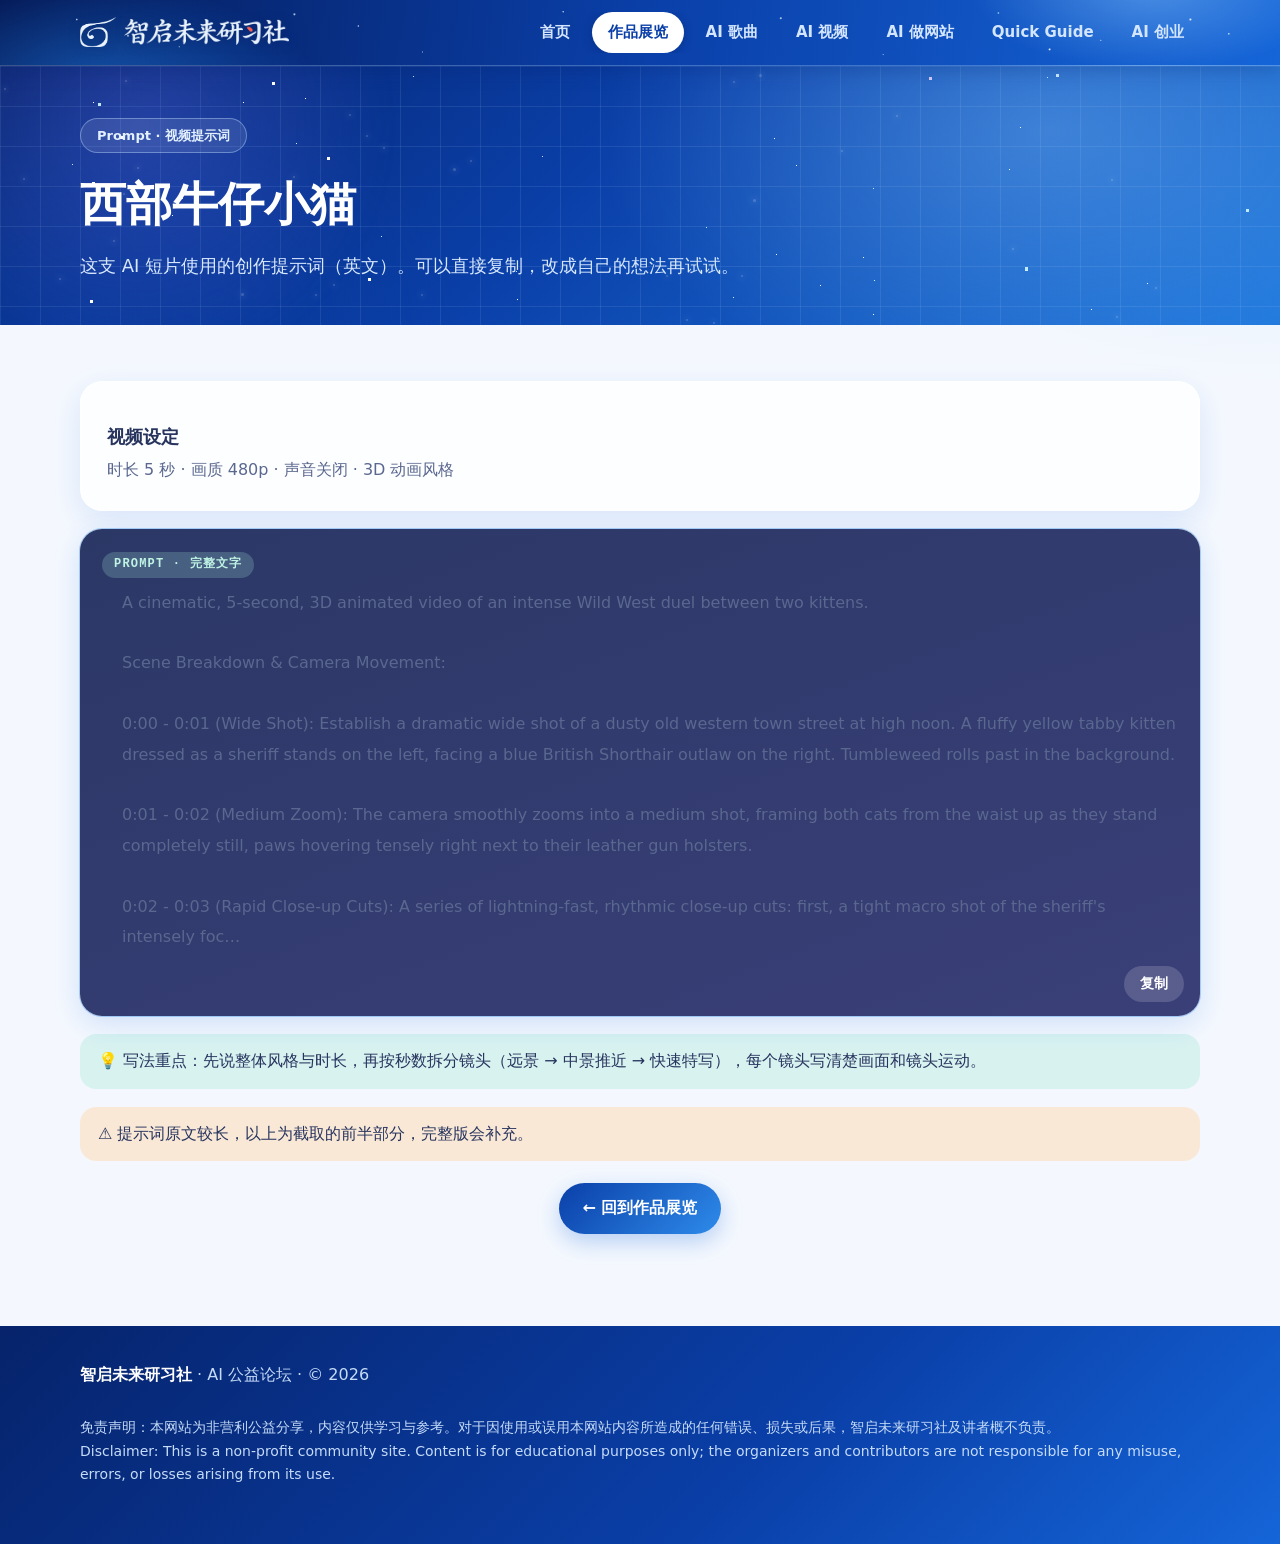
==== cat-prompt.html @ 2efc2908 "Header: small spiral mark + larger name text; hero: prominent name with smaller tagline Co-Authored-" ====
<!doctype html>
<html lang="zh-Hans">
<head>
<meta charset="utf-8">
<meta name="viewport" content="width=device-width,initial-scale=1">
<title>西部牛仔小猫 · 提示词 · 智启未来研习社</title>
<meta name="description" content="西部牛仔小猫 AI 视频的创作提示词（Prompt）。">
<meta name="theme-color" content="#F3F8FF">
<link rel="icon" type="image/png" href="/media/logo-mark.png"><link rel="apple-touch-icon" href="/media/logo-mark.png">
<link rel="stylesheet" href="/assets/style.css">
<script>window.va=window.va||function(){(window.vaq=window.vaq||[]).push(arguments)};</script>
<script defer src="/_vercel/insights/script.js"></script>
</head>
<body>
<header class="site-header"><div class="wrap"><a class="brand" href="/"><img class="brand-mark" src="/media/logo-mark-light.png" alt="" width="218" height="181"><img class="brand-text" src="/media/logo-text-light.png" alt="智启未来研习社" width="788" height="124"></a><nav aria-label="主导航"><a href="/">首页</a><a href="/gallery" aria-current="page">作品展览</a><a href="/songs">AI 歌曲</a><a href="/videos">AI 视频</a><a href="/website">AI 做网站</a><a href="/guide">Quick Guide</a><a href="/startup">AI 创业</a></nav></div></header>

<main>
<div class="page-head"><div class="wrap">
  <span class="pill pink">Prompt · 视频提示词</span>
  <h1>西部牛仔小猫</h1>
  <p>这支 AI 短片使用的创作提示词（英文）。可以直接复制，改成自己的想法再试试。</p>
</div></div>
<section><div class="wrap">
  <div class="card" style="margin-bottom:18px"><h3>视频设定</h3><p class="meta-line">时长 5 秒 · 画质 480p · 声音关闭 · 3D 动画风格</p></div>
  <div class="prompt big"><span class="lab">PROMPT · 完整文字</span><p class="pl">A cinematic, 5-second, 3D animated video of an intense Wild West duel between two kittens.

Scene Breakdown &amp; Camera Movement:

0:00 - 0:01 (Wide Shot): Establish a dramatic wide shot of a dusty old western town street at high noon. A fluffy yellow tabby kitten dressed as a sheriff stands on the left, facing a blue British Shorthair outlaw on the right. Tumbleweed rolls past in the background.

0:01 - 0:02 (Medium Zoom): The camera smoothly zooms into a medium shot, framing both cats from the waist up as they stand completely still, paws hovering tensely right next to their leather gun holsters.

0:02 - 0:03 (Rapid Close-up Cuts): A series of lightning-fast, rhythmic close-up cuts: first, a tight macro shot of the sheriff&#x27;s intensely foc…</p><button class="copy" type="button">复制</button></div>
  <div class="tip">💡 写法重点：先说整体风格与时长，再按秒数拆分镜头（远景 → 中景推近 → 快速特写），每个镜头写清楚画面和镜头运动。</div>
  <div class="tip warn">⚠️ 提示词原文较长，以上为截取的前半部分，完整版会补充。</div>
  <p style="margin-top:22px;text-align:center"><a class="btn solid" href="/gallery">← 回到作品展览</a></p>
</div></section>
</main>

<footer><div class="wrap"><div><strong data-site-name>智启未来研习社</strong> · AI 公益论坛 · © <span data-year>2026</span></div><p class="disc">免责声明：本网站为非营利公益分享，内容仅供学习与参考。对于因使用或误用本网站内容所造成的任何错误、损失或后果，智启未来研习社及讲者概不负责。<br>Disclaimer: This is a non-profit community site. Content is for educational purposes only; the organizers and contributors are not responsible for any misuse, errors, or losses arising from its use.</p></div></footer>

<script src="/data/site.js"></script>
<script src="/data/works.js"></script>
<script src="/assets/app.js"></script>
</body>
</html>
---- assets/style.css ----
:root{
  --ink:#27345E; --ink2:#5A678F; --bg:#F3F8FF; --card:rgba(255,255,255,.78);
  --sky:#8CC8FF; --sky-d:#3F82D9; --pink:#FFB7D5; --pink-d:#D9628F; --lav:#C5B8FF; --lav-d:#7F6FE0; --mint:#A8E8D8; --mint-d:#2E9F8A; --peach:#FFD9B0;
  --line:rgba(120,160,230,.28);
  --radius:22px; --shadow:0 10px 30px rgba(110,150,225,.16);
  --glow:0 0 0 1px rgba(140,200,255,.45),0 8px 28px rgba(150,170,255,.22);
  --font:"PingFang SC","Microsoft YaHei","Noto Sans SC","Noto Sans CJK SC",system-ui,-apple-system,"Segoe UI",Roboto,sans-serif;
  --mono:ui-monospace,"SF Mono","Cascadia Code",Menlo,Consolas,monospace;
}
*{box-sizing:border-box}
html{scroll-behavior:smooth}
body{
  margin:0;font-family:var(--font);color:var(--ink);line-height:1.65;-webkit-text-size-adjust:100%;
  background:
    radial-gradient(900px 520px at 8% -5%,rgba(140,200,255,.38),transparent 60%),
    radial-gradient(820px 520px at 100% 8%,rgba(255,183,213,.34),transparent 60%),
    radial-gradient(900px 600px at 50% 105%,rgba(197,184,255,.28),transparent 60%),
    var(--bg);
  background-attachment:fixed;
}
a{color:var(--sky-d);text-decoration:none}
a:hover{text-decoration:underline}
img{max-width:100%;display:block}
.wrap{width:min(1120px,100% - 40px);margin-inline:auto}
.mono{font-family:var(--mono);letter-spacing:.08em}

/* header */
.site-header{position:sticky;top:0;z-index:20;background:rgba(243,248,255,.78);backdrop-filter:blur(14px);border-bottom:1px solid var(--line)}
.site-header .wrap{display:flex;align-items:center;justify-content:space-between;gap:16px;padding:12px 0}
.brand{display:flex;align-items:center;gap:10px;font-weight:800;font-size:18px;color:var(--ink)}
.brand:hover{text-decoration:none}
.logo{width:38px;height:38px;border-radius:13px;background:linear-gradient(135deg,var(--sky),var(--pink));display:grid;place-items:center;color:#fff;font-size:19px;box-shadow:var(--glow)}
nav{display:flex;gap:6px;flex-wrap:wrap}
nav a{padding:8px 16px;border-radius:999px;color:var(--ink2);font-weight:700;font-size:15px}
nav a:hover{background:rgba(255,255,255,.8);text-decoration:none}
nav a[aria-current="page"]{background:linear-gradient(135deg,var(--sky),var(--lav));color:#1d2a55}

/* hero */
.hero{position:relative;overflow:hidden;border-bottom:1px solid var(--line)}
.hero::before{content:"";position:absolute;inset:0;pointer-events:none;
  background-image:linear-gradient(var(--line) 1px,transparent 1px),linear-gradient(90deg,var(--line) 1px,transparent 1px);
  background-size:44px 44px;mask-image:radial-gradient(ellipse at 70% 40%,#000 0%,transparent 70%);-webkit-mask-image:radial-gradient(ellipse at 70% 40%,#000 0%,transparent 70%);opacity:.7}
.hero .wrap{position:relative;display:grid;grid-template-columns:1.15fr .85fr;gap:32px;align-items:center;padding:72px 0 80px}
.pill{display:inline-block;padding:6px 16px;border-radius:999px;font-weight:700;font-size:13px;background:rgba(255,255,255,.85);color:var(--sky-d);border:1px solid var(--line)}
.pill.pink{color:var(--pink-d)}
.hero h1{font-size:clamp(38px,6vw,64px);line-height:1.12;margin:18px 0 14px;font-weight:800}
.hero h1 .grad{background:linear-gradient(90deg,var(--sky-d),var(--lav-d) 55%,var(--pink-d));-webkit-background-clip:text;background-clip:text;color:transparent}
.nb{display:inline-block;white-space:nowrap}
.hero p{font-size:clamp(16px,2vw,20px);color:var(--ink2);max-width:34em;margin:0 0 26px}
.btns{display:flex;gap:12px;flex-wrap:wrap}
.btn{display:inline-flex;align-items:center;gap:8px;padding:12px 24px;border-radius:999px;font-weight:700;font-size:16px;border:0;cursor:pointer;font-family:inherit;transition:transform .15s,box-shadow .15s}
.btn:hover{text-decoration:none;transform:translateY(-2px)}
.btn.primary{background:linear-gradient(135deg,#3F82D9,#7F6FE0);color:#fff;box-shadow:0 8px 22px rgba(95,125,225,.35)}
.btn.ghost{background:rgba(255,255,255,.85);color:var(--ink);border:1px solid var(--line)}
.btn.solid{background:linear-gradient(135deg,#3F82D9,#7F6FE0);color:#fff}
.orbs{position:relative;aspect-ratio:1/1;max-width:420px;margin-inline:auto;width:100%}
.orbs .big{position:absolute;inset:4%;border-radius:50%;background:radial-gradient(circle at 35% 30%,rgba(255,255,255,.9),rgba(176,214,255,.55) 45%,rgba(255,196,224,.55));box-shadow:var(--glow)}
.orbs .ring{position:absolute;inset:-2%;border-radius:50%;border:1.5px dashed rgba(120,160,230,.55)}
.orb{position:absolute;width:30%;aspect-ratio:1;border-radius:50%;background:rgba(255,255,255,.92);display:grid;place-items:center;font-size:clamp(26px,4vw,40px);box-shadow:var(--glow)}
.o1{left:14%;top:16%}.o2{right:8%;top:30%}.o3{left:8%;bottom:20%}.o4{right:22%;bottom:8%;width:26%}

/* sections */
section{padding:56px 0}
.eyebrow{font-family:var(--mono);font-size:13px;letter-spacing:.14em;color:var(--sky-d);text-transform:uppercase;margin-bottom:6px}
h2{font-size:clamp(26px,3.6vw,36px);margin:0 0 8px;font-weight:800}
.lead{color:var(--ink2);margin:0 0 28px;font-size:17px}
.grid{display:grid;gap:20px}
.g3{grid-template-columns:repeat(3,1fr)}
.g4{grid-template-columns:repeat(4,1fr)}
.g2{grid-template-columns:repeat(2,1fr)}
.card{background:var(--card);backdrop-filter:blur(6px);border-radius:var(--radius);box-shadow:var(--shadow);border:1px solid rgba(255,255,255,.9);padding:26px}
.card h3{margin:14px 0 6px;font-size:21px}
.card p{margin:0;color:var(--ink2)}
.ico{width:56px;height:56px;border-radius:50%;display:grid;place-items:center;font-size:26px}
.t-v{background:linear-gradient(135deg,#E6E0FF,#F5F1FF)}.t-t{background:linear-gradient(135deg,#D3F5EC,#EEFBF7)}.t-r{background:linear-gradient(135deg,#FFDCEA,#FFF1F7)}.t-a{background:linear-gradient(135deg,#FFE9CE,#FFF6EA)}.t-b{background:linear-gradient(135deg,#D5EAFF,#EEF6FF)}
a.card{display:block;color:inherit;transition:transform .15s,box-shadow .15s}
a.card:hover{transform:translateY(-4px);box-shadow:var(--glow);text-decoration:none}
.more{display:inline-block;margin-top:14px;font-weight:700;color:var(--sky-d)}

/* page heading */
.page-head{position:relative;overflow:hidden;padding:52px 0 44px;border-bottom:1px solid var(--line)}
.page-head::before{content:"";position:absolute;inset:0;background-image:linear-gradient(var(--line) 1px,transparent 1px),linear-gradient(90deg,var(--line) 1px,transparent 1px);background-size:44px 44px;mask-image:linear-gradient(90deg,transparent 30%,#000);-webkit-mask-image:linear-gradient(90deg,transparent 30%,#000);opacity:.6;pointer-events:none}
.page-head .wrap{position:relative}
.page-head h1{margin:14px 0 8px;font-size:clamp(30px,5vw,46px);font-weight:800}
.page-head p{margin:0;color:var(--ink2);font-size:18px;max-width:40em}

/* gallery */
.filters{display:flex;gap:10px;flex-wrap:wrap;margin-bottom:26px}
.chip{padding:9px 18px;border-radius:999px;background:rgba(255,255,255,.85);color:var(--ink2);font-weight:700;border:1px solid var(--line);cursor:pointer;font-family:inherit;font-size:15px}
.chip:hover{box-shadow:var(--glow)}
.chip[aria-pressed="true"]{background:linear-gradient(135deg,var(--sky),var(--pink));color:#1d2a55;border-color:transparent}
.work{background:var(--card);backdrop-filter:blur(6px);border-radius:var(--radius);box-shadow:var(--shadow);border:1px solid rgba(255,255,255,.9);overflow:hidden;display:flex;flex-direction:column;transition:box-shadow .15s}
.work:hover{box-shadow:var(--glow)}
.thumb{aspect-ratio:16/10;display:grid;place-items:center;font-size:54px;position:relative}
.thumb.song{background:linear-gradient(135deg,#C9E4FF,#E6DDFF)}
.thumb.video{background:linear-gradient(135deg,#FFD3E5,#FFE9D4)}
.thumb.agent{background:linear-gradient(135deg,#C7F0E6,#D5E8FF)}
.thumb.other{background:linear-gradient(135deg,#E6DDFF,#FFD9EA)}
.thumb video{position:absolute;inset:0;width:100%;height:100%;object-fit:cover;background:#000;margin:0;border-radius:0}
.thumb img{width:100%;height:100%;object-fit:cover;position:absolute;inset:0}
.thumb .tag{z-index:2;pointer-events:none;position:absolute;left:14px;top:14px;font-size:13px;padding:4px 12px;border-radius:999px;background:rgba(255,255,255,.92);color:var(--ink);font-weight:700}
.work .body{padding:18px 20px 22px;display:flex;flex-direction:column;gap:6px;flex:1}
.work h3{margin:0;font-size:19px}
.work .by{font-size:14px;color:var(--ink2)}
.work p{margin:0;color:var(--ink2);font-size:15px}
.work audio,.work video{width:100%;margin-top:8px;border-radius:12px}
.work .link{margin-top:auto;padding-top:10px;font-weight:700}
.sample .tag{background:var(--peach)}
.empty{padding:40px;text-align:center;color:var(--ink2)}
.submit{background:linear-gradient(135deg,rgba(176,214,255,.7),rgba(255,196,224,.7));border:1px solid rgba(255,255,255,.9);border-radius:var(--radius);padding:32px;display:flex;gap:24px;justify-content:space-between;align-items:center;flex-wrap:wrap;box-shadow:var(--shadow)}
.submit h3{margin:0 0 6px;font-size:24px}
.submit p{margin:0;color:var(--ink2)}

/* guide */
.guide-layout{display:grid;grid-template-columns:230px 1fr;gap:32px;align-items:start}
.toc{position:sticky;top:84px;background:var(--card);backdrop-filter:blur(6px);border-radius:var(--radius);box-shadow:var(--shadow);border:1px solid rgba(255,255,255,.9);padding:16px}
.toc strong{display:block;margin:4px 8px 8px;font-size:13px;color:var(--ink2)}
.toc a{display:block;padding:9px 12px;border-radius:12px;color:var(--ink);font-weight:600}
.toc a:hover{background:rgba(140,200,255,.22);text-decoration:none}
.guide-sec{padding:0 0 44px;scroll-margin-top:84px}
.guide-sec h2{display:flex;align-items:center;gap:12px}
.steps{list-style:none;margin:18px 0 0;padding:0;display:grid;gap:14px;counter-reset:s}
.steps li{background:var(--card);backdrop-filter:blur(6px);border-radius:var(--radius);box-shadow:var(--shadow);border:1px solid rgba(255,255,255,.9);padding:18px 20px 18px 74px;position:relative;counter-increment:s}
.steps li::before{content:counter(s);position:absolute;left:18px;top:18px;width:40px;height:40px;border-radius:50%;background:linear-gradient(135deg,var(--sky),var(--lav));color:#1d2a55;font-weight:800;display:grid;place-items:center;box-shadow:var(--glow)}
.steps li:nth-child(2)::before{background:linear-gradient(135deg,var(--mint),var(--sky))}
.steps li:nth-child(3)::before{background:linear-gradient(135deg,var(--pink),var(--lav))}
.steps li:nth-child(4)::before{background:linear-gradient(135deg,var(--peach),var(--pink))}
.steps li:nth-child(5)::before{background:linear-gradient(135deg,var(--sky),var(--mint))}
.steps b{font-size:18px}
.steps .en{color:var(--sky-d);font-size:13px;margin-left:8px;font-family:var(--mono);letter-spacing:.06em}
.steps p{margin:4px 0 0;color:var(--ink2)}
.prompt{background:linear-gradient(160deg,#2B3866,#3A3F78);color:#EEF3FF;border-radius:var(--radius);padding:20px 22px;margin-top:18px;position:relative;box-shadow:var(--glow)}
.prompt .lab{display:inline-block;font-family:var(--mono);font-size:12px;letter-spacing:.1em;font-weight:700;background:rgba(168,232,216,.22);color:#BFF3E4;padding:3px 12px;border-radius:999px;margin-bottom:10px}
.prompt p{margin:0 0 44px;font-size:17px;white-space:pre-wrap}
.copy{position:absolute;right:16px;bottom:14px;background:rgba(255,255,255,.16);color:#fff;border:0;border-radius:999px;padding:7px 16px;font-weight:700;cursor:pointer;font-family:inherit;font-size:14px}
.copy:hover{background:rgba(255,255,255,.28)}
.tip{background:rgba(168,232,216,.38);border-radius:16px;padding:14px 18px;margin-top:18px}
.warn{background:rgba(255,217,176,.5)}
.formula{display:grid;grid-template-columns:repeat(4,1fr);gap:12px;margin-top:18px}
.formula div{background:var(--card);border-radius:16px;padding:14px;box-shadow:var(--shadow);border:1px solid rgba(255,255,255,.9)}
.formula small{font-family:var(--mono);font-weight:700;display:block;color:var(--sky-d)}
.formula b{font-size:22px;display:block}
.formula span{color:var(--ink2);font-size:14px}

/* footer */
footer{border-top:1px solid var(--line);background:rgba(255,255,255,.55);padding:36px 0 44px;margin-top:20px}
footer .wrap{display:grid;gap:14px}
.disc{font-size:14px;line-height:1.7;color:var(--ink2)}

@media (max-width:900px){
  .hero .wrap{grid-template-columns:1fr;padding:48px 0 56px}
  .orbs{max-width:300px}
  .g3,.g4{grid-template-columns:repeat(2,1fr)}
  .guide-layout{grid-template-columns:1fr}
  .toc{position:static;display:flex;flex-wrap:wrap;gap:4px;align-items:center}
  .toc strong{width:100%}
  .formula{grid-template-columns:repeat(2,1fr)}
}
@media (max-width:600px){
  .g2,.g3,.g4{grid-template-columns:1fr}
  .site-header .wrap{flex-direction:column;align-items:flex-start}
  section{padding:40px 0}
  .steps li{padding-left:66px}
}
@media (prefers-reduced-motion:reduce){*{transition:none!important;scroll-behavior:auto!important}}

.prompt p{-webkit-user-select:text;user-select:text}
.copy{touch-action:manipulation;min-height:36px}

.chips{display:flex;gap:8px;flex-wrap:wrap;margin-top:10px}
.chips span{padding:5px 14px;border-radius:999px;background:linear-gradient(135deg,rgba(140,200,255,.5),rgba(255,183,213,.5));font-weight:700;font-size:14px}

/* children's story */
.story{display:grid;gap:26px}
.spread{display:grid;grid-template-columns:1.25fr 1fr;gap:28px;align-items:center;background:var(--card);backdrop-filter:blur(6px);border:1px solid rgba(255,255,255,.9);border-radius:var(--radius);box-shadow:var(--shadow);padding:22px}
.spread:nth-child(even){grid-template-columns:1fr 1.25fr}
.spread:nth-child(even) figure{order:2}
.spread figure{margin:0}
.spread svg{width:100%;height:auto;border-radius:16px;display:block}
.spread .pg{display:inline-block;font-family:var(--mono);font-size:13px;letter-spacing:.1em;color:var(--sky-d);margin-bottom:8px}
.spread p{margin:0;font-size:clamp(18px,2.2vw,22px);line-height:2;color:var(--ink)}
.story .back{margin:6px 0 0;text-align:center}
@media (max-width:760px){.spread,.spread:nth-child(even){grid-template-columns:1fr}.spread:nth-child(even) figure{order:0}}
.ico.muse{background:none;overflow:hidden;padding:0}
.ico.muse img{width:100%;height:100%;object-fit:cover;border-radius:50%;display:block}
.prompt .pl{white-space:pre-line;line-height:1.9;font-size:16px}
.meta-line{margin:6px 0 0;color:var(--ink-soft,#5C6A94)}
.en-s{font-family:var(--mono);font-size:12px;letter-spacing:.06em;color:var(--sky-d);font-weight:600;margin-left:6px}
.card .ex{color:var(--pink-d,#E0568F);font-weight:700;font-size:15px;margin-top:8px}
.guide-sec.opc{background:linear-gradient(135deg,rgba(140,200,255,.18),rgba(255,183,213,.22));border-radius:var(--radius);padding:24px 20px}
@media (max-width:560px){nav{gap:2px;flex-wrap:nowrap}nav a{padding:8px 11px;font-size:14px;white-space:nowrap}}
.orbs.hero-art{max-width:520px}
.orbs.hero-art img{width:100%;height:100%;display:block;object-fit:cover;-webkit-mask-image:radial-gradient(closest-side,#000 95%,transparent 100%);mask-image:radial-gradient(closest-side,#000 95%,transparent 100%)}
@media (max-width:760px){.orbs.hero-art{max-width:340px}}
.visits{margin:0;font-size:14px;color:var(--ink2);display:inline-flex;align-items:center;gap:6px;padding:6px 14px;border-radius:999px;background:linear-gradient(135deg,rgba(140,200,255,.28),rgba(255,183,213,.28));justify-self:start}
.visits b{font-family:var(--mono);font-size:16px;color:var(--ink)}
.visits[hidden]{display:none}
.video-card{margin:18px 0 6px;padding:12px;background:var(--card);backdrop-filter:blur(6px);border:1px solid rgba(255,255,255,.9);border-radius:var(--radius);box-shadow:var(--shadow)}
.video-wrap{position:relative;aspect-ratio:16/9;border-radius:14px;overflow:hidden;background:#dfe8fb}
.video-wrap iframe{position:absolute;inset:0;width:100%;height:100%;border:0}
.video-card figcaption{display:grid;gap:4px;padding:12px 4px 4px}
.video-card figcaption span{color:var(--ink2);font-size:15px}
.video-card figcaption a{font-weight:700;font-size:15px}
.path-card{margin-top:18px;padding:20px;border-radius:var(--radius);background:linear-gradient(135deg,rgba(140,200,255,.2),rgba(255,183,213,.24));border:1px solid rgba(255,255,255,.9);box-shadow:var(--shadow)}
.path-card h3{margin:10px 0 6px;font-size:22px}
.path-card>p{margin:0;color:var(--ink2)}
.path-tag{display:inline-block;padding:4px 14px;border-radius:999px;background:#fff;font-weight:800;font-size:14px;color:var(--pink-d,#E0568F)}
.video-wrap video{position:absolute;inset:0;width:100%;height:100%;background:#000;object-fit:contain}
.path-card .video-card{margin-top:16px}
.grid.pc{margin-top:16px}
.pl{margin:8px 0 0;padding-left:20px;display:grid;gap:8px;color:var(--ink2)}
.pl b{color:var(--ink)}
.card.pro{border-top:4px solid #7FD6BE}.card.con{border-top:4px solid #FFB98A}
.path-title{margin:34px 0 0;font-size:22px}
.path-title span{display:block;font-size:15px;font-weight:600;color:var(--ink2);margin-top:4px}

/* ================= Sci-fi space band (hero + page headers) ================= */
.hero,.page-head{position:relative;overflow:hidden;border-bottom:0;
  background:
   linear-gradient(rgba(120,200,255,.09) 1px,transparent 1px) 0 0/40px 40px,
   linear-gradient(90deg,rgba(120,200,255,.09) 1px,transparent 1px) 0 0/40px 40px,
   radial-gradient(700px 420px at 80% 30%,rgba(0,200,255,.26),transparent 65%),
   radial-gradient(600px 400px at 8% 95%,rgba(130,90,255,.28),transparent 65%),
   linear-gradient(135deg,#050C1F,#0B1F4A 60%,#10286A) !important}
.hero .wrap,.page-head .wrap{position:relative;z-index:2}
.hero h1,.hero h1 .grad,.page-head h1{color:#fff !important}
.hero p,.page-head p{color:#B9CCE8 !important}
.hero .pill,.page-head .pill{background:rgba(255,255,255,.08) !important;color:#BFE9FF !important;border-color:rgba(160,220,255,.35) !important}
.hero .btn.primary{background:#00B8E6 !important;color:#04122B !important}
.hero .btn.primary:hover{background:#35CBF2 !important}
.hero .btn.ghost{background:transparent !important;color:#DCEBFF !important;border-color:rgba(160,220,255,.5) !important}
.hero .btn.ghost:hover{background:rgba(255,255,255,.08) !important}
.orbs.hero-art{border-color:rgba(160,220,255,.35) !important;box-shadow:0 0 40px rgba(0,200,255,.25)}

.space{position:absolute;inset:0;z-index:1;pointer-events:none;overflow:hidden}
.space::before{content:"";position:absolute;width:520px;height:520px;left:-120px;top:-200px;border-radius:50%;
  background:radial-gradient(circle,rgba(110,120,255,.28),transparent 68%);filter:blur(10px);animation:drift 28s ease-in-out infinite alternate}
.stars{position:absolute;left:0;top:0;width:1px;height:1px;background:transparent;display:block}
.stars.s1{box-shadow:1852px 573px 0 0px #CFEFFF,2080px 601px 0 0px #fff,2096px 487px 0 1px #fff,385px 457px 0 0px #fff,371px 551px 0 1px #fff,2438px 405px 0 0px #fff,2552px 15px 0 1px #fff,243px 36px 0 0px #fff,2456px 30px 0 0px #CFEFFF,1804px 605px 0 0px #fff,1204px 511px 0 0px #fff,1873px 670px 0 0px #CFEFFF,2257px 85px 0 1px #CFEFFF,1291px 235px 0 1px #CFEFFF,121px 71px 0 1px #fff,1640px 110px 0 0px #CFEFFF,273px 17px 0 1px #fff,874px 214px 0 0px #CFEFFF,1537px 406px 0 0px #fff,2319px 644px 0 0px #CFEFFF,1379px 89px 0 0px #CFEFFF,62px 419px 0 0px #fff,1009px 103px 0 0px #fff,1904px 498px 0 0px #fff,1832px 521px 0 0px #fff,1717px 659px 0 0px #fff,1617px 430px 0 0px #fff,1105px 606px 0 0px #fff,863px 191px 0 0px #fff,172px 149px 0 0px #CFEFFF,1057px 9px 0 1px #CFEFFF,1213px 395px 0 0px #fff,369px 213px 0 1px #fff,63px 615px 0 0px #CFEFFF,2548px 464px 0 0px #CFEFFF,2353px 138px 0 0px #fff,2569px 157px 0 0px #fff,2500px 255px 0 1px #fff,649px 644px 0 1px #fff,1590px 494px 0 1px #fff,1726px 48px 0 0px #fff,158px 524px 0 0px #fff,1604px 263px 0 0px #CFEFFF,1201px 532px 0 0px #fff,517px 233px 0 0px #fff,1147px 217px 0 0px #fff,283px 275px 0 0px #CFEFFF,1020px 61px 0 0px #fff,1154px 377px 0 1px #fff,377px 370px 0 0px #CFEFFF,1355px 672px 0 1px #fff,2416px 35px 0 0px #CFEFFF,1464px 319px 0 0px #fff,2450px 651px 0 0px #CFEFFF,275px 318px 0 0px #fff,296px 77px 0 0px #CFEFFF,182px 132px 0 0px #CFEFFF,347px 484px 0 0px #CFEFFF,123px 511px 0 1px #fff,2559px 678px 0 0px #CFEFFF,2386px 12px 0 1px #fff,328px 92px 0 1px #fff,1053px 426px 0 1px #CFEFFF,1591px 594px 0 0px #CFEFFF,1894px 554px 0 0px #fff,1270px 615px 0 0px #CFEFFF,91px 235px 0 1px #fff,2036px 629px 0 1px #CFEFFF,1047px 11px 0 0px #CFEFFF,586px 694px 0 1px #fff,2123px 173px 0 0px #CFEFFF,2041px 247px 0 0px #CFEFFF,1026px 203px 0 1px #CFEFFF,820px 219px 0 0px #fff,2388px 324px 0 0px #fff,551px 508px 0 0px #fff,262px 283px 0 0px #fff,1845px 482px 0 0px #fff,1695px 391px 0 1px #CFEFFF,1291px 639px 0 0px #CFEFFF,305px 32px 0 0px #fff,1151px 584px 0 0px #CFEFFF,2310px 19px 0 1px #fff,1659px 465px 0 0px #fff,1091px 243px 0 0px #fff,2577px 118px 0 0px #fff,2580px 548px 0 1px #CFEFFF,319px 700px 0 0px #fff,1946px 262px 0 0px #fff,1934px 547px 0 1px #fff,733px 231px 0 0px #CFEFFF,2210px 532px 0 1px #fff,1611px 229px 0 0px #CFEFFF,1589px 133px 0 0px #CFEFFF,806px 640px 0 0px #CFEFFF,2252px 582px 0 1px #CFEFFF,1899px 334px 0 1px #fff,405px 657px 0 1px #fff,873px 248px 0 0px #fff,1269px 549px 0 0px #CFEFFF,64px 356px 0 1px #fff,152px 451px 0 0px #CFEFFF,1127px 499px 0 0px #fff,262px 439px 0 0px #fff,2183px 343px 0 1px #fff,1927px 152px 0 1px #CFEFFF,2017px 592px 0 1px #fff,906px 449px 0 1px #CFEFFF,2300px 654px 0 0px #CFEFFF,1276px 687px 0 0px #fff;animation:twinkle 4.5s ease-in-out infinite alternate}
.stars.s2{box-shadow:1247px 144px 0 1px #BFE9FF,1118px 586px 0 0px #fff,1683px 548px 0 0px #BFE9FF,20px 619px 0 0px #fff,2204px 45px 0 1px #D9CCFF,2228px 576px 0 0px #D9CCFF,381px 170px 0 0px #BFE9FF,1879px 423px 0 0px #D9CCFF,1008px 484px 0 0px #fff,1391px 444px 0 0px #BFE9FF,1299px 111px 0 0px #D9CCFF,2530px 30px 0 0px #fff,93px 36px 0 0px #fff,930px 12px 0 1px #D9CCFF,1319px 363px 0 0px #BFE9FF,2043px 107px 0 0px #BFE9FF,2384px 125px 0 1px #BFE9FF,1026px 202px 0 1px #BFE9FF,1789px 23px 0 0px #BFE9FF,1693px 542px 0 1px #fff,2204px 209px 0 1px #BFE9FF,894px 542px 0 0px #BFE9FF,2505px 600px 0 0px #fff,2571px 355px 0 0px #D9CCFF,2470px 322px 0 0px #fff,796px 99px 0 0px #fff,542px 90px 0 0px #D9CCFF,397px 445px 0 0px #BFE9FF,516px 205px 0 0px #BFE9FF,72px 98px 0 0px #BFE9FF,1464px 369px 0 0px #BFE9FF,2071px 649px 0 0px #BFE9FF,774px 72px 0 0px #fff,99px 38px 0 1px #BFE9FF,2108px 582px 0 0px #fff,776px 188px 0 0px #fff,706px 161px 0 0px #BFE9FF,390px 593px 0 0px #fff,1892px 79px 0 0px #D9CCFF,1601px 478px 0 0px #BFE9FF,1452px 440px 0 0px #BFE9FF,1528px 13px 0 1px #BFE9FF,167px 205px 0 0px #D9CCFF,1859px 368px 0 1px #D9CCFF,1660px 199px 0 1px #fff,388px 524px 0 0px #D9CCFF,347px 644px 0 0px #BFE9FF,2455px 195px 0 1px #BFE9FF,1396px 264px 0 0px #fff,655px 415px 0 0px #D9CCFF,2207px 378px 0 0px #fff,1661px 211px 0 1px #fff,288px 349px 0 0px #D9CCFF,413px 10px 0 0px #BFE9FF,2555px 50px 0 0px #D9CCFF,1224px 345px 0 0px #BFE9FF,1663px 583px 0 0px #BFE9FF,314px 398px 0 1px #D9CCFF,873px 122px 0 0px #BFE9FF,93px 117px 0 1px #fff;animation:twinkle 7s ease-in-out -3s infinite alternate}
.meteor{position:absolute;top:var(--t);left:var(--l);width:var(--len,130px);height:2px;border-radius:2px;opacity:0;
  background:linear-gradient(90deg,#fff 0,rgba(170,230,255,.85) 12%,rgba(170,230,255,0) 100%);
  transform-origin:0 50%;transform:rotate(-28deg);will-change:transform,opacity;
  animation:meteor var(--dur,14s) linear var(--delay,0s) infinite}
.meteor::before{content:"";position:absolute;left:-2px;top:-2px;width:6px;height:6px;border-radius:50%;background:#fff;box-shadow:0 0 8px 2px rgba(150,225,255,.9)}
.comet{position:absolute;top:var(--t);left:var(--l);display:flex;align-items:center;opacity:0;transform-origin:10px 50%;
  transform:rotate(-28deg);will-change:transform,opacity;animation:comet var(--dur,28s) linear var(--delay,0s) infinite}
.comet svg{width:21px;height:21px;flex:none;filter:drop-shadow(0 0 7px rgba(255,214,90,.95)) drop-shadow(0 0 16px rgba(255,190,80,.55))}
.comet .tail{width:100px;height:6px;margin-left:-6px;border-radius:0 6px 6px 0;
  background:linear-gradient(90deg,rgba(255,200,235,.85),rgba(160,220,255,.45) 40%,rgba(160,220,255,0));filter:blur(2px)}
@keyframes meteor{0%{opacity:0;transform:rotate(-28deg) translateX(0)}4%{opacity:1}46%{opacity:.95}56%,100%{opacity:0;transform:rotate(-28deg) translateX(-950px)}}
@keyframes comet{0%{opacity:0;transform:rotate(-28deg) translateX(0)}5%{opacity:1}62%{opacity:1}72%,100%{opacity:0;transform:rotate(-28deg) translateX(-1500px)}}
@keyframes twinkle{from{opacity:.35}to{opacity:1}}
@keyframes drift{from{transform:translate(0,0)}to{transform:translate(260px,120px)}}
@media (prefers-reduced-motion:reduce){.meteor,.comet,.space::before,.stars{animation:none!important}.meteor,.comet{display:none}}

/* individual stars that blink softly now and then */
.tw-wrap{position:absolute;inset:0;pointer-events:none}
.tw{position:absolute;border-radius:50%;background:#fff;opacity:.2;box-shadow:0 0 6px 1px rgba(190,230,255,.9);
  animation:blink var(--d,8s) ease-in-out var(--w,0s) infinite;will-change:opacity,transform}
@keyframes blink{0%,70%,100%{opacity:.2;transform:scale(1)}82%{opacity:1;transform:scale(1.7)}92%{opacity:.35;transform:scale(1)}}
@media (prefers-reduced-motion:reduce){.tw{animation:none!important}}
.hero::before,.page-head::before{display:none !important}

/* ================= Comic reader ================= */
.comic-tabs{display:flex;gap:10px;justify-content:center;flex-wrap:wrap;margin:0 0 18px}
.comic-stage[hidden]{display:none}
.comic-book{background:#FBF7EC;border:1px solid var(--line);border-radius:6px 14px 14px 6px;box-shadow:0 14px 40px rgba(20,40,90,.14),inset 10px 0 16px rgba(0,0,0,.05);
  padding:clamp(12px,3vw,28px);display:flex;align-items:center;justify-content:center;min-height:min(54vh,460px);touch-action:pan-y}
.comic-book img{display:block;max-width:100%;width:auto;height:auto;border:1px solid #7f7869;image-rendering:auto}
.comic-book img.turn{animation:cturn .35s ease}
@keyframes cturn{from{opacity:.35;transform:translateX(14px)}to{opacity:1;transform:none}}
.comic-nav{display:flex;align-items:center;justify-content:center;gap:14px;margin:16px 0 10px;flex-wrap:wrap}
.comic-nav button:disabled{opacity:.4;cursor:default}
#count{min-width:130px;text-align:center;font-size:14px;color:var(--ink2)}
#prog{display:block;width:100%;max-width:520px;height:4px;margin:0 auto 16px;accent-color:var(--sky-d,#2a6df4)}
.comic-thumbs{display:grid;grid-template-columns:repeat(auto-fill,minmax(72px,1fr));gap:8px;max-width:760px;margin:0 auto}
.cthumb{padding:0;border:2px solid transparent;border-radius:6px;background:#fff;cursor:pointer;overflow:hidden;aspect-ratio:4/3}
.cthumb img{width:100%;height:100%;object-fit:cover;display:block}
.cthumb[aria-current="true"]{border-color:var(--sky-d,#2a6df4)}
.comic-hint{text-align:center;color:var(--ink2);font-size:13px;margin:14px 0 0}
.comic-whole{display:block;max-width:760px;margin:0 auto;border:1px solid var(--line);border-radius:6px;overflow:hidden;box-shadow:0 14px 40px rgba(20,40,90,.14);cursor:zoom-in;background:#fff}
.comic-whole img{display:block;width:100%;height:auto}
@media (prefers-reduced-motion:reduce){.comic-book img.turn{animation:none}}

.thumb iframe{position:absolute;inset:0;width:100%;height:100%;border:0;background:#000;z-index:1}
.thumb:has(iframe) .tag{display:none}

/* Compact song list in the gallery */
.song-head{margin:34px 0 12px;font-size:20px;display:flex;align-items:baseline;gap:10px}
.song-head span{font-size:13px;font-weight:600;color:var(--ink2)}
#works[hidden]+#songs .song-head{margin-top:6px}
.song-list{display:flex;flex-direction:column;gap:6px}
.song-row{display:flex;align-items:center;gap:12px;padding:6px 14px 6px 6px;background:var(--card);border:1px solid var(--line);border-radius:10px;color:inherit;text-decoration:none}
a.song-row:hover{border-color:var(--sky-d,#2a6df4);box-shadow:var(--glow)}
.song-thumb{position:relative;flex:none;width:40px;height:40px;border-radius:8px;overflow:hidden;display:grid;place-items:center;font-size:18px;background:linear-gradient(135deg,#C9E4FF,#E6DDFF)}
.song-thumb img{position:absolute;inset:0;width:100%;height:100%;object-fit:cover}
.song-text{flex:1;min-width:0;display:flex;align-items:baseline;gap:10px;white-space:nowrap;overflow:hidden}
.song-text b{font-size:15px;font-weight:700;overflow:hidden;text-overflow:ellipsis;flex:0 1 auto;min-width:0}
.song-text i{font-style:normal;font-size:13px;color:var(--ink2);overflow:hidden;text-overflow:ellipsis;flex:0 100 auto;min-width:0}
.song-go{flex:none;color:var(--ink2);font-size:14px}

.song-block{grid-column:1/-1}
.song-block .song-head{margin:6px 0 12px}

@media (max-width:560px){nav{flex-wrap:wrap;gap:2px 0}nav a{padding:6px 9px;font-size:13.5px}}

/* Swipeable one-row nav (all widths) */
.site-header .wrap{min-width:0}
.site-header nav{min-width:0;max-width:100%;flex-wrap:nowrap;overflow-x:auto;overflow-y:hidden;-webkit-overflow-scrolling:touch;overscroll-behavior-x:contain;scrollbar-width:none;scroll-snap-type:x proximity}
.site-header nav::-webkit-scrollbar{display:none}
.site-header nav a{flex:none;white-space:nowrap;scroll-snap-align:center}
@media (max-width:900px){
  .site-header .wrap{flex-direction:column;align-items:stretch;gap:6px}
  .site-header nav{margin:0 -4px;padding:0 4px}
}
.site-header nav.fade-r{-webkit-mask-image:linear-gradient(90deg,#000 calc(100% - 28px),transparent);mask-image:linear-gradient(90deg,#000 calc(100% - 28px),transparent)}
.site-header nav.fade-l{-webkit-mask-image:linear-gradient(270deg,#000 calc(100% - 28px),transparent);mask-image:linear-gradient(270deg,#000 calc(100% - 28px),transparent)}
.site-header nav.fade-l.fade-r{-webkit-mask-image:linear-gradient(90deg,transparent,#000 28px,#000 calc(100% - 28px),transparent);mask-image:linear-gradient(90deg,transparent,#000 28px,#000 calc(100% - 28px),transparent)}

/* Home page: compact cards on phones (icon + title on one row, small text, whole card clickable) */
@media (max-width:640px){
  .home section{padding-top:20px;padding-bottom:6px}
  .home section h2{margin-bottom:4px}
  .home .lead{margin:0 0 12px;font-size:15px}
  .home .grid{gap:10px}
  .home a.card{display:grid;grid-template-columns:auto 1fr auto;align-items:center;column-gap:12px;row-gap:4px;padding:12px 14px}
  .home a.card .ico{width:36px;height:36px;font-size:18px;grid-row:1;grid-column:1}
  .home a.card h3{margin:0;font-size:17px;grid-row:1;grid-column:2}
  .home a.card p{grid-column:1 / -1;font-size:14px;line-height:1.5;margin:0}
  .home a.card .more{display:none}
  .home a.card::after{content:"›";grid-row:1;grid-column:3;font-size:24px;line-height:1;color:var(--sky-d,#2a6df4);font-weight:700}
  .home a.card:hover{transform:none}
}

/* ================= Brand blue (matches the logo) ================= */
:root{
  --brand-deep:#0A3FA8; --brand:#1565D8; --brand-mid:#2E8BEA; --brand-light:#78B7F5; --brand-pale:#EAF3FF;
  --brush:"Ma Shan Zheng","Zhi Mang Xing","Xingkai SC","STXingkai","STKaiti","KaiTi","楷体",serif;
  --bg:#F4F8FE; --sky:#8EC2F7; --lav:#5FA3F0; --pink:#B5D4FA; --mint:#9CCBF3; --peach:#D5E6FB;
  --sky-d:#1565D8; --lav-d:#0F4FB8; --pink-d:#1565D8; --mint-d:#1C7FC0;
  --navy:#0A3FA8; --navy-d:#072E7E;
  --line:rgba(21,101,216,.18); --shadow:0 10px 30px rgba(21,101,216,.12);
  --glow:0 0 0 1px rgba(46,139,234,.35),0 8px 28px rgba(21,101,216,.16);
}
body{background:
  radial-gradient(900px 520px at 8% -5%,rgba(46,139,234,.16),transparent 60%),
  radial-gradient(820px 520px at 100% 8%,rgba(120,183,245,.2),transparent 60%),
  radial-gradient(900px 600px at 50% 105%,rgba(21,101,216,.1),transparent 60%),
  var(--bg);background-attachment:fixed}
/* logo in header */
.brand-logo{height:34px;width:auto;display:block}
@media (min-width:901px){.brand-logo{height:38px}}
/* blue gradient band behind hero + page headers (stars/meteors stay on top) */
.hero,.page-head{background:
   linear-gradient(rgba(190,225,255,.10) 1px,transparent 1px) 0 0/40px 40px,
   linear-gradient(90deg,rgba(190,225,255,.10) 1px,transparent 1px) 0 0/40px 40px,
   radial-gradient(700px 420px at 82% 25%,rgba(120,183,245,.42),transparent 65%),
   radial-gradient(600px 400px at 5% 100%,rgba(10,63,168,.55),transparent 65%),
   linear-gradient(135deg,#06236B,#0A3FA8 45%,#1E78DD 100%) !important}
.hero p,.page-head p{color:#D7E8FF !important}
.hero .pill,.page-head .pill{color:#E3F1FF !important;border-color:rgba(190,225,255,.4) !important;background:rgba(255,255,255,.1) !important}
.hero .btn.primary{background:#fff !important;color:var(--brand-deep) !important;box-shadow:0 8px 22px rgba(4,25,90,.35)}
.hero .btn.primary:hover{background:#EAF3FF !important}
.hero .btn.ghost{color:#fff !important;border-color:rgba(255,255,255,.55) !important}
.orbs.hero-art{border-color:rgba(190,225,255,.4) !important;box-shadow:0 0 40px rgba(120,183,245,.35)}
/* home hero: big logo + brush-script tagline */
.hero h1{font-size:inherit;line-height:1.2;margin:16px 0 14px}
.hero-logo{width:min(520px,94%);height:auto;margin:0 0 10px;filter:drop-shadow(0 4px 18px rgba(4,25,90,.35))}
.hero h1 .brush{display:block;font-family:var(--brush);font-weight:400;font-size:clamp(34px,6.4vw,62px);line-height:1.25;letter-spacing:.05em;
  background:linear-gradient(90deg,#fff 0%,#CFE6FF 55%,#8EC2F7 100%);-webkit-background-clip:text;background-clip:text;color:transparent !important}
/* buttons, chips, icons, accents in blue gradient */
.btn.primary,.btn.solid{background:linear-gradient(135deg,var(--brand-deep),var(--brand-mid)) !important;color:#fff;box-shadow:0 8px 22px rgba(21,101,216,.28)}
.btn.primary:hover,.btn.solid:hover{background:linear-gradient(135deg,#08358F,#1F7BE0) !important}
.ico.t-b,.ico.t-r,.ico.t-t,.ico.t-v,.ico.t-a{background:linear-gradient(135deg,#E3F0FF,#BBD8FA)}
.submit{background:linear-gradient(135deg,rgba(142,194,247,.55),rgba(95,163,240,.35))}
nav a[aria-current="page"]{background:linear-gradient(135deg,#1565D8,#2E8BEA);color:#fff;border-bottom-color:transparent}
.chip[aria-pressed="true"]{background:linear-gradient(135deg,var(--brand-deep),var(--brand-mid));color:#fff;border-color:transparent}
.eyebrow{color:var(--brand)}
h2{color:#0F2A66}
footer{background:linear-gradient(135deg,#06236B,#0A3FA8 60%,#1565D8);color:#D7E8FF;border-top:0}
footer .disc,footer p,footer div{color:#C5DBF8}
footer strong{color:#fff}
footer a{color:#fff}

/* ===== Round 2: smaller header logo, starry blue header, lighter titles ===== */
.brand-logo{height:24px}
@media (min-width:901px){.brand-logo{height:27px}}
.hero h1 .brush .en{font-family:var(--font);font-weight:700;letter-spacing:.02em}
.hero h1{margin-top:18px}
/* starry blue header */
.site-header{position:sticky;background:
   radial-gradient(1.3px 1.3px at 6% 30%,rgba(255,255,255,.9),transparent),
   radial-gradient(1px 1px at 14% 72%,rgba(255,255,255,.7),transparent),
   radial-gradient(1.6px 1.6px at 23% 22%,rgba(200,230,255,.95),transparent),
   radial-gradient(1px 1px at 33% 80%,rgba(255,255,255,.65),transparent),
   radial-gradient(1.2px 1.2px at 44% 18%,rgba(255,255,255,.85),transparent),
   radial-gradient(1px 1px at 52% 66%,rgba(200,230,255,.8),transparent),
   radial-gradient(1.5px 1.5px at 61% 28%,rgba(255,255,255,.9),transparent),
   radial-gradient(1px 1px at 69% 84%,rgba(255,255,255,.6),transparent),
   radial-gradient(1.3px 1.3px at 78% 20%,rgba(200,230,255,.9),transparent),
   radial-gradient(1px 1px at 86% 62%,rgba(255,255,255,.75),transparent),
   radial-gradient(1.6px 1.6px at 93% 30%,rgba(255,255,255,.95),transparent),
   radial-gradient(260px 120px at 90% -20%,rgba(120,183,245,.55),transparent 70%),
   radial-gradient(300px 140px at 8% 130%,rgba(30,120,221,.55),transparent 70%),
   linear-gradient(100deg,#051B58,#0A3FA8 50%,#1565D8) !important;
  backdrop-filter:none;border-bottom:1px solid rgba(190,225,255,.28);box-shadow:0 4px 18px rgba(6,35,107,.25)}
.site-header::before{content:"";position:absolute;inset:0;pointer-events:none;
  background:
   radial-gradient(1.4px 1.4px at 10% 55%,#fff,transparent),
   radial-gradient(1.2px 1.2px at 28% 40%,#dff0ff,transparent),
   radial-gradient(1.5px 1.5px at 48% 78%,#fff,transparent),
   radial-gradient(1.2px 1.2px at 66% 50%,#dff0ff,transparent),
   radial-gradient(1.5px 1.5px at 82% 76%,#fff,transparent),
   radial-gradient(1.2px 1.2px at 96% 52%,#fff,transparent);
  animation:hdr-twinkle 4.5s ease-in-out infinite alternate}
@keyframes hdr-twinkle{from{opacity:.25}to{opacity:1}}
@media (prefers-reduced-motion:reduce){.site-header::before{animation:none;opacity:.7}}
.site-header .wrap{position:relative;z-index:1}
.site-header nav a{color:#D3E5FF;border-bottom-color:transparent}
.site-header nav a:hover{background:rgba(255,255,255,.14);color:#fff;border-bottom-color:transparent}
.site-header nav a[aria-current="page"]{background:#fff;color:var(--brand-deep);border-bottom-color:transparent;box-shadow:0 2px 10px rgba(4,25,90,.3)}
.brand-logo{filter:drop-shadow(0 1px 6px rgba(4,25,90,.45))}
/* lighter, smaller section titles */
h2{font-size:clamp(21px,2.8vw,27px);font-weight:600;letter-spacing:.01em}
.card h3,.work h3{font-weight:600}
.card h3{font-size:18px}
@media (max-width:640px){.home a.card h3{font-size:16px}}

/* ===== Round 3: spiral mark (small) + name text (larger) ===== */
.brand{display:flex;align-items:center;gap:8px}
.brand-mark{height:24px;width:auto;display:block;filter:drop-shadow(0 1px 6px rgba(4,25,90,.45))}
.brand-text{height:21px;width:auto;display:block;filter:drop-shadow(0 1px 6px rgba(4,25,90,.45))}
@media (min-width:901px){.brand-mark{height:30px}.brand-text{height:26px}}
.hero h1 .hero-name{display:block;width:min(300px,76%);height:auto;margin:0 0 12px;filter:drop-shadow(0 3px 14px rgba(4,25,90,.4))}
@media (min-width:901px){.hero h1 .hero-name{width:360px}}
.hero h1 .brush{font-size:clamp(20px,4.6vw,30px);line-height:1.35;letter-spacing:.06em}
.hero h1 .brush .nb{display:inline-block;margin-right:.3em}
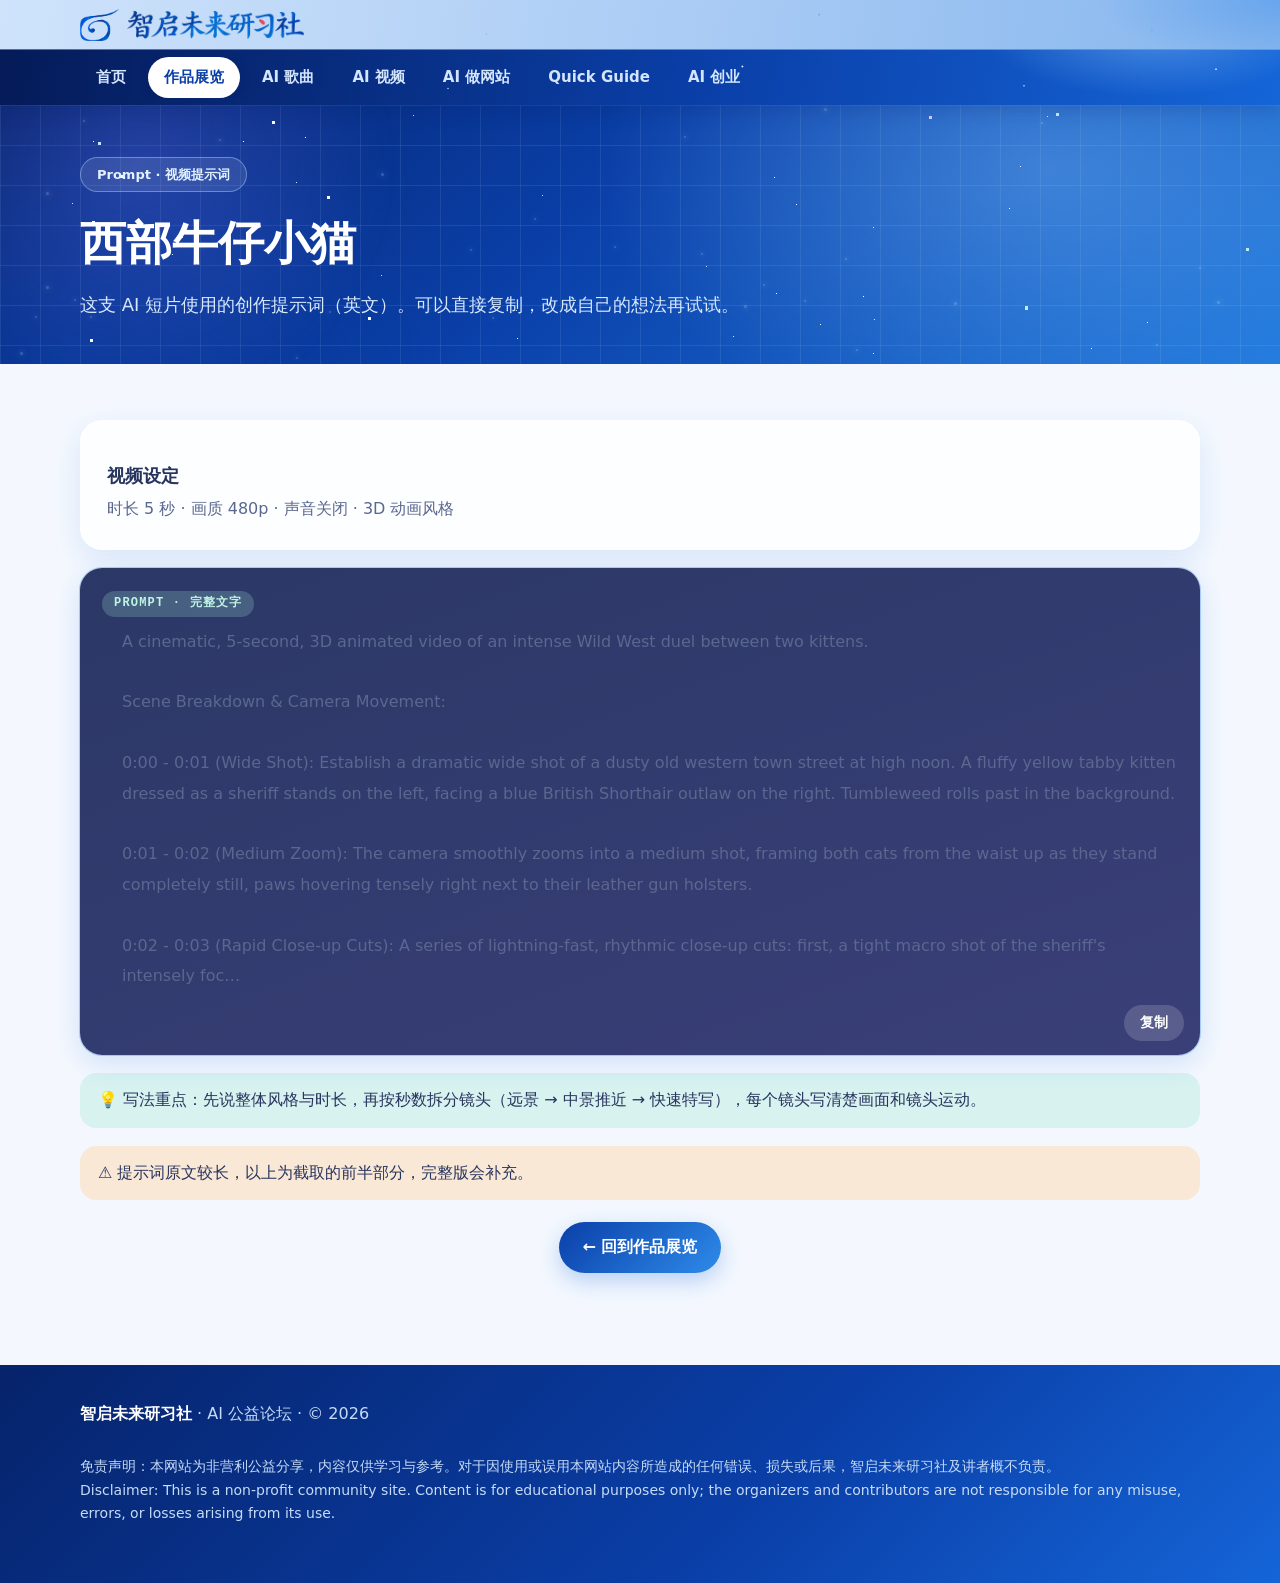
==== commit 7dd2d5e5: "Two-part header: light-blue logo bar + deep-blue nav bar; blue logo; gradient hero name Co-Authored-" ====
--- a/cat-prompt.html
+++ b/cat-prompt.html
@@ -12,7 +12,7 @@
 <script defer src="/_vercel/insights/script.js"></script>
 </head>
 <body>
-<header class="site-header"><div class="wrap"><a class="brand" href="/"><img class="brand-mark" src="/media/logo-mark-light.png" alt="" width="218" height="181"><img class="brand-text" src="/media/logo-text-light.png" alt="智启未来研习社" width="788" height="124"></a><nav aria-label="主导航"><a href="/">首页</a><a href="/gallery" aria-current="page">作品展览</a><a href="/songs">AI 歌曲</a><a href="/videos">AI 视频</a><a href="/website">AI 做网站</a><a href="/guide">Quick Guide</a><a href="/startup">AI 创业</a></nav></div></header>
+<header class="site-header"><div class="topbar"><div class="wrap"><a class="brand" href="/"><img class="brand-mark" src="/media/logo-mark-blue.png" alt="" width="218" height="181"><img class="brand-text" src="/media/logo-text-blue.png" alt="智启未来研习社" width="788" height="124"></a></div></div><div class="navbar"><div class="wrap"><nav aria-label="主导航"><a href="/">首页</a><a href="/gallery" aria-current="page">作品展览</a><a href="/songs">AI 歌曲</a><a href="/videos">AI 视频</a><a href="/website">AI 做网站</a><a href="/guide">Quick Guide</a><a href="/startup">AI 创业</a></nav></div></div></header>
 
 <main>
 <div class="page-head"><div class="wrap">
--- a/assets/style.css
+++ b/assets/style.css
@@ -436,3 +436,28 @@
 @media (min-width:901px){.hero h1 .hero-name{width:360px}}
 .hero h1 .brush{font-size:clamp(20px,4.6vw,30px);line-height:1.35;letter-spacing:.06em}
 .hero h1 .brush .nb{display:inline-block;margin-right:.3em}
+
+/* ===== Round 4: two-part header (light logo bar + deep-blue nav bar) ===== */
+.site-header{background:none !important;box-shadow:0 4px 18px rgba(6,35,107,.22);border-bottom:0}
+.site-header::before{display:none}
+.site-header .topbar{background:
+   radial-gradient(1.4px 1.4px at 8% 40%,rgba(21,101,216,.35),transparent),
+   radial-gradient(1.2px 1.2px at 38% 70%,rgba(21,101,216,.3),transparent),
+   radial-gradient(1.5px 1.5px at 64% 30%,rgba(21,101,216,.35),transparent),
+   radial-gradient(1.2px 1.2px at 90% 62%,rgba(21,101,216,.3),transparent),
+   radial-gradient(260px 90px at 100% 0,rgba(60,140,235,.4),transparent 70%),
+   linear-gradient(100deg,#CFE3FB,#A9CBF4 55%,#86B6EE)}
+.site-header .topbar .wrap{padding:9px 0 8px}
+.site-header .navbar{position:relative;border-top:1px solid rgba(255,255,255,.35);background:
+   radial-gradient(1.4px 1.4px at 12% 40%,#fff,transparent),
+   radial-gradient(1.2px 1.2px at 35% 70%,#dff0ff,transparent),
+   radial-gradient(1.5px 1.5px at 58% 30%,#fff,transparent),
+   radial-gradient(1.2px 1.2px at 80% 65%,#dff0ff,transparent),
+   radial-gradient(1.4px 1.4px at 95% 35%,#fff,transparent),
+   radial-gradient(240px 90px at 90% -30%,rgba(120,183,245,.5),transparent 70%),
+   linear-gradient(100deg,#051B58,#0A3FA8 55%,#1565D8)}
+.site-header .navbar .wrap{padding:7px 0}
+.site-header .brand-mark,.site-header .brand-text{filter:none}
+.site-header .brand-text{height:23px}
+@media (min-width:901px){.site-header .brand-text{height:28px}.site-header .brand-mark{height:32px}
+  .site-header .navbar .wrap{justify-content:flex-start}}
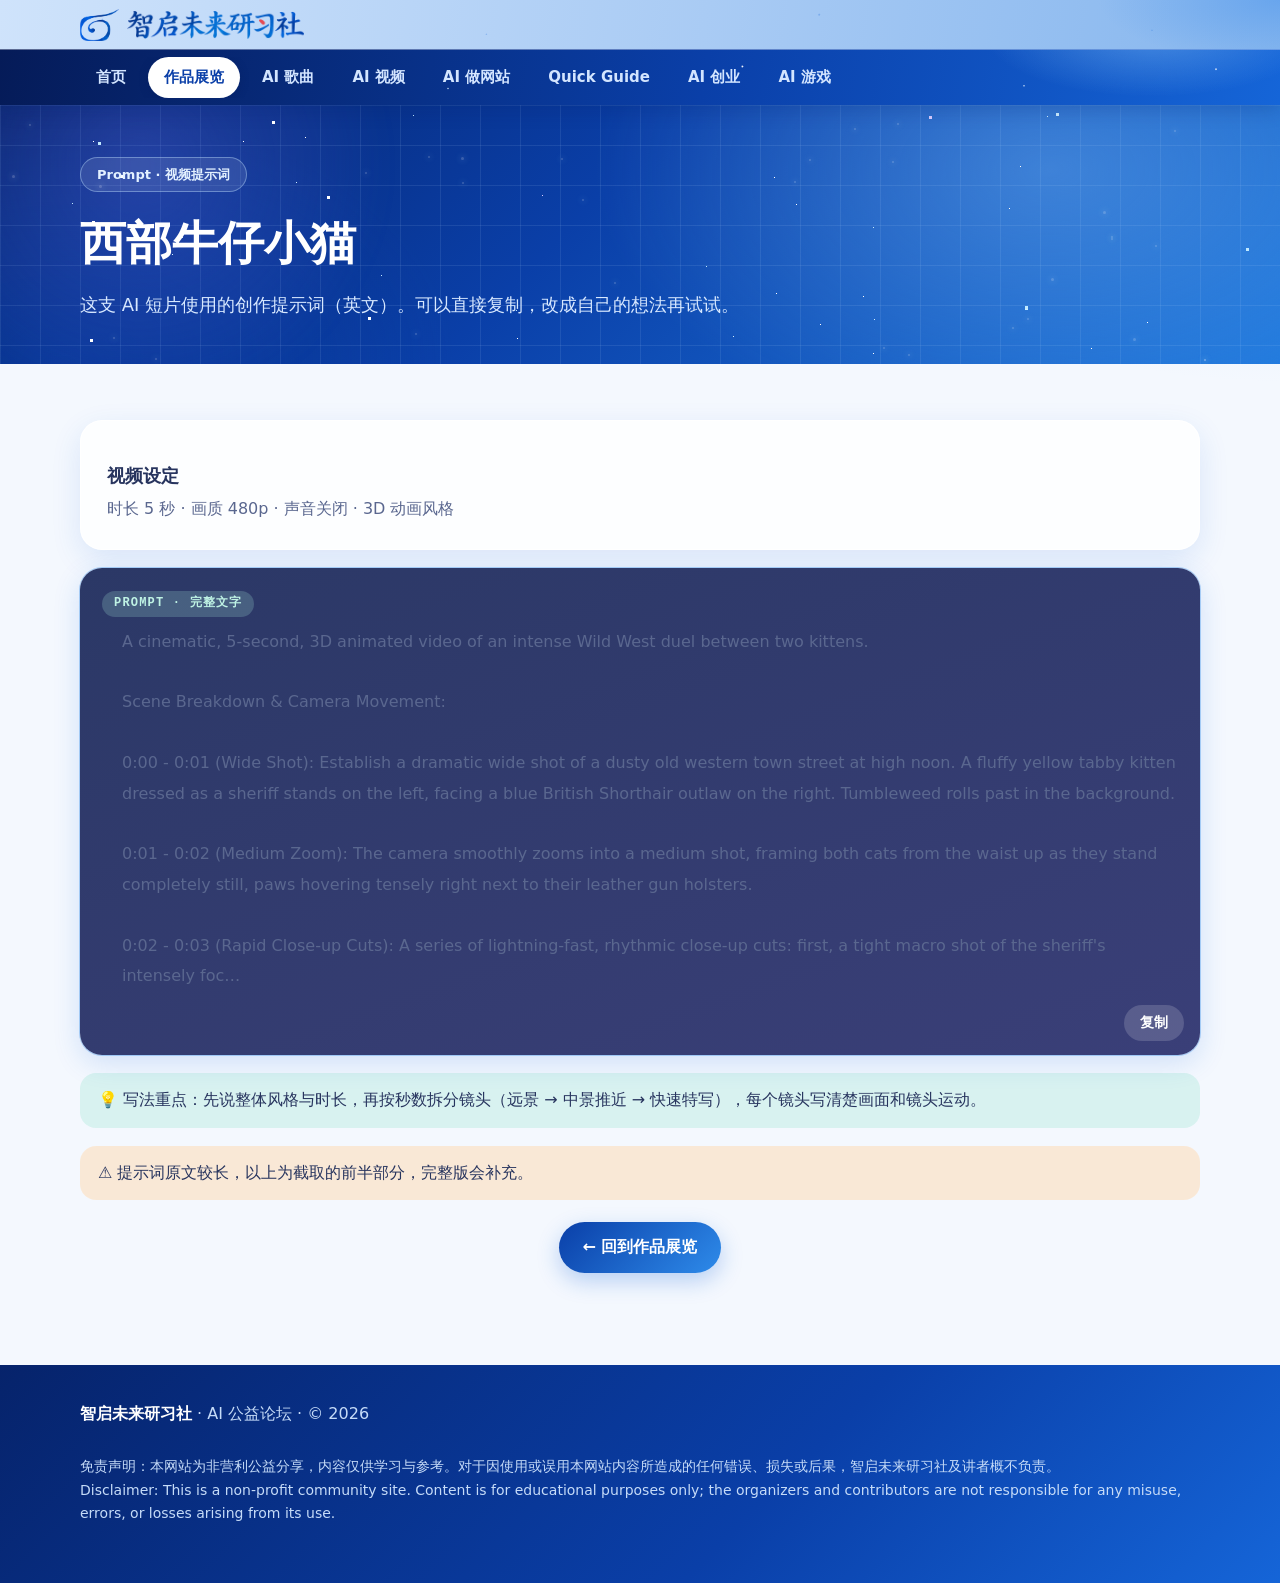
==== commit 4290891d: "Add AI 游戏 tab: Doodle Derby draw-a-horse race game Co-Authored-By: Claude Sonnet 5.5 <noreply@anthro" ====
--- a/cat-prompt.html
+++ b/cat-prompt.html
@@ -12,7 +12,7 @@
 <script defer src="/_vercel/insights/script.js"></script>
 </head>
 <body>
-<header class="site-header"><div class="topbar"><div class="wrap"><a class="brand" href="/"><img class="brand-mark" src="/media/logo-mark-blue.png" alt="" width="218" height="181"><img class="brand-text" src="/media/logo-text-blue.png" alt="智启未来研习社" width="788" height="124"></a></div></div><div class="navbar"><div class="wrap"><nav aria-label="主导航"><a href="/">首页</a><a href="/gallery" aria-current="page">作品展览</a><a href="/songs">AI 歌曲</a><a href="/videos">AI 视频</a><a href="/website">AI 做网站</a><a href="/guide">Quick Guide</a><a href="/startup">AI 创业</a></nav></div></div></header>
+<header class="site-header"><div class="topbar"><div class="wrap"><a class="brand" href="/"><img class="brand-mark" src="/media/logo-mark-blue.png" alt="" width="218" height="181"><img class="brand-text" src="/media/logo-text-blue.png" alt="智启未来研习社" width="788" height="124"></a></div></div><div class="navbar"><div class="wrap"><nav aria-label="主导航"><a href="/">首页</a><a href="/gallery" aria-current="page">作品展览</a><a href="/songs">AI 歌曲</a><a href="/videos">AI 视频</a><a href="/website">AI 做网站</a><a href="/guide">Quick Guide</a><a href="/startup">AI 创业</a><a href="/game">AI 游戏</a></nav></div></div></header>
 
 <main>
 <div class="page-head"><div class="wrap">
--- a/assets/style.css
+++ b/assets/style.css
@@ -461,3 +461,85 @@
 .site-header .brand-text{height:23px}
 @media (min-width:901px){.site-header .brand-text{height:28px}.site-header .brand-mark{height:32px}
   .site-header .navbar .wrap{justify-content:flex-start}}
+
+/* ===== Round 5: three hero buttons in one row ===== */
+.btns.tri{display:grid;grid-template-columns:repeat(3,1fr);gap:10px;max-width:460px}
+.btns.tri .btn{justify-content:center;text-align:center;padding:12px 6px;white-space:nowrap;font-size:16px}
+.hero h1{margin-top:6px}
+.hero .wrap{grid-template-columns:1fr !important}
+.hero{padding-bottom:36px}
+
+/* hide // eyebrow labels */
+.eyebrow{display:none !important}
+
+/* Guide page: compact cards on phones (icon + title on one row) */
+@media (max-width:640px){
+  .guide-sec .grid{gap:10px}
+  .guide-sec .card{display:grid;grid-template-columns:auto 1fr;align-items:center;column-gap:12px;row-gap:6px;padding:12px 14px}
+  .guide-sec .card .ico{width:36px;height:36px;font-size:18px;margin:0;grid-row:1;grid-column:1}
+  .guide-sec .card h3{margin:0;font-size:17px;grid-row:1;grid-column:2}
+  .guide-sec .card > *:not(.ico):not(h3){grid-column:1 / -1}
+  .guide-sec .card p{font-size:14px;line-height:1.55;margin:0}
+}
+
+/* ===== Phone density pass: concise, compact "technical" feel ===== */
+@media (max-width:640px){
+  section{padding:20px 0 6px}
+  h2{font-size:19px;margin-bottom:4px}
+  .lead{font-size:14px;margin:0 0 10px;line-height:1.5}
+  .page-head{padding:18px 0 16px}
+  .page-head h1{font-size:24px;margin:8px 0 4px}
+  .page-head p{font-size:14px;line-height:1.5}
+  .page-head .pill,.pill{font-size:12px;padding:3px 10px}
+  .card{padding:12px 14px}
+  .card h3{margin:0 0 3px;font-size:16px}
+  .card p{font-size:14px;line-height:1.5}
+  /* guide */
+  .toc{padding:8px 10px;gap:2px 4px}
+  .toc strong{margin:0 4px 2px;font-size:11px}
+  .toc a{padding:4px 9px;font-size:13px;border-radius:999px}
+  .guide-sec{padding-bottom:18px}
+  .guide-sec .card{display:block;padding:10px 12px}
+  .guide-sec .card:has(.ico){display:grid}
+  .guide-sec .card h3{margin:0 0 2px;font-size:16px}
+  .guide-sec .card:has(.ico) h3{margin:0}
+  .guide-sec .card .ico{width:30px;height:30px;font-size:15px}
+  .guide-sec .card p{font-size:13.5px;line-height:1.5}
+  .steps{gap:6px;margin-top:10px}
+  .steps li{padding:9px 12px 9px 46px}
+  .steps li::before{left:10px;top:9px;width:26px;height:26px;font-size:13px}
+  .steps b{font-size:15px}
+  .steps .en{font-size:11px;margin-left:6px}
+  .steps p{font-size:13.5px;line-height:1.45;margin-top:2px}
+  .formula{grid-template-columns:repeat(2,1fr);gap:6px;margin-top:10px}
+  .formula div{padding:7px 10px;border-radius:12px;display:grid;grid-template-columns:auto 1fr;column-gap:8px;align-items:baseline}
+  .formula small{font-size:11px;grid-column:1 / -1}
+  .formula b{font-size:15px}
+  .formula span{font-size:12px}
+  .prompt{padding:10px 12px;margin-top:10px}
+  .prompt .lab{font-size:10.5px;padding:2px 9px;margin-bottom:6px}
+  .prompt p{font-size:14px;line-height:1.55;margin:0 0 30px}
+  .prompt .pl{font-size:14px;line-height:1.6}
+  .copy{right:10px;bottom:8px;padding:4px 12px;font-size:13px;min-height:30px}
+  .tip{padding:8px 12px;margin-top:10px;font-size:13.5px;line-height:1.5;border-radius:12px}
+  .chips{gap:6px;margin-top:6px}
+  .chips span{padding:2px 10px;font-size:13px}
+  .path-card{padding:12px;margin-top:10px}
+  .path-card h3{font-size:16px;margin:6px 0 3px}
+  .path-card>p{font-size:13.5px;line-height:1.5}
+  .video-card{margin:10px 0 4px;padding:8px}
+  .video-card figcaption{padding:8px 2px 2px;gap:2px}
+  .video-card figcaption span,.video-card figcaption a{font-size:13px}
+  .pl{gap:4px;font-size:13.5px;margin-top:4px;padding-left:18px}
+  .guide-sec.opc{padding:12px}
+  .grid{gap:8px}
+  .disc{font-size:12.5px;line-height:1.55}
+}
+
+/* GitHub cat mark as the badge of the sign-up step */
+.steps li.gh::before{content:"";background:#24292f url("data:image/svg+xml,%3Csvg xmlns='http://www.w3.org/2000/svg' viewBox='0 0 16 16'%3E%3Cpath fill='%23fff' d='M8 0C3.58 0 0 3.58 0 8c0 3.54 2.29 6.53 5.47 7.59.4.07.55-.17.55-.38 0-.19-.01-.82-.01-1.49-2.01.37-2.53-.49-2.69-.94-.09-.23-.48-.94-.82-1.13-.28-.15-.68-.52-.01-.53.63-.01 1.08.58 1.23.82.72 1.21 1.87.87 2.33.66.07-.52.28-.87.51-1.07-1.78-.2-3.64-.89-3.64-3.95 0-.87.31-1.59.82-2.15-.08-.2-.36-1.02.08-2.12 0 0 .67-.21 2.2.82.64-.18 1.32-.27 2-.27.68 0 1.36.09 2 .27 1.53-1.04 2.2-.82 2.2-.82.44 1.1.16 1.92.08 2.12.51.56.82 1.27.82 2.15 0 3.07-1.87 3.75-3.65 3.95.29.25.54.73.54 1.48 0 1.07-.01 1.93-.01 2.2 0 .21.15.46.55.38A8.013 8.013 0 0016 8c0-4.42-3.58-8-8-8z'/%3E%3C/svg%3E") center/70% no-repeat}
+.steps p small{font-size:12.5px;color:var(--ink2);opacity:.9}
+.card p small{font-size:12.5px;word-break:break-all}
+.btnrow{display:flex;gap:8px;flex-wrap:nowrap;margin:12px 0 0}
+.btnrow .btn{padding:8px 14px;font-size:14px;white-space:nowrap}
+.steps li .tip{margin-top:8px}
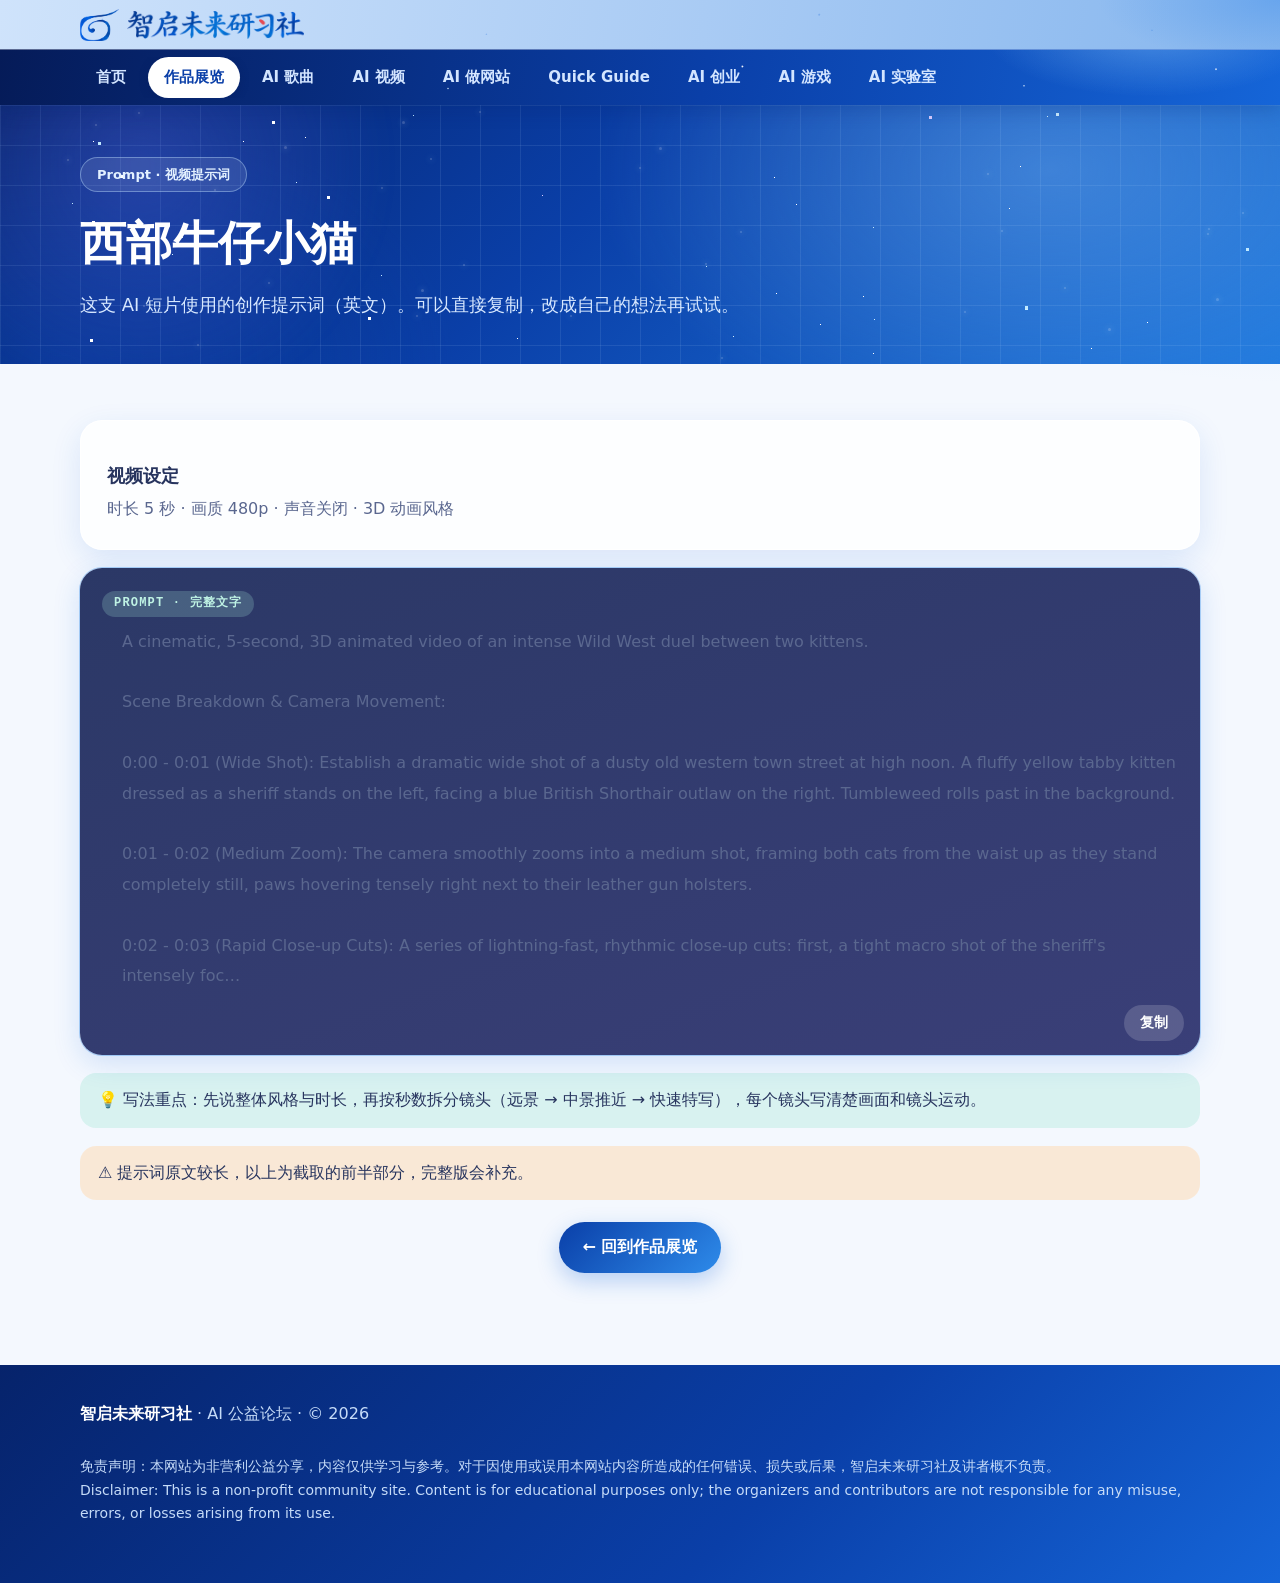
==== commit 0a180cc8: "Add AI 实验室 tab: browser RAG evaluation dashboard with chunk-size input and 3-size comparison Co-Auth" ====
--- a/cat-prompt.html
+++ b/cat-prompt.html
@@ -12,7 +12,7 @@
 <script defer src="/_vercel/insights/script.js"></script>
 </head>
 <body>
-<header class="site-header"><div class="topbar"><div class="wrap"><a class="brand" href="/"><img class="brand-mark" src="/media/logo-mark-blue.png" alt="" width="218" height="181"><img class="brand-text" src="/media/logo-text-blue.png" alt="智启未来研习社" width="788" height="124"></a></div></div><div class="navbar"><div class="wrap"><nav aria-label="主导航"><a href="/">首页</a><a href="/gallery" aria-current="page">作品展览</a><a href="/songs">AI 歌曲</a><a href="/videos">AI 视频</a><a href="/website">AI 做网站</a><a href="/guide">Quick Guide</a><a href="/startup">AI 创业</a><a href="/game">AI 游戏</a></nav></div></div></header>
+<header class="site-header"><div class="topbar"><div class="wrap"><a class="brand" href="/"><img class="brand-mark" src="/media/logo-mark-blue.png" alt="" width="218" height="181"><img class="brand-text" src="/media/logo-text-blue.png" alt="智启未来研习社" width="788" height="124"></a></div></div><div class="navbar"><div class="wrap"><nav aria-label="主导航"><a href="/">首页</a><a href="/gallery" aria-current="page">作品展览</a><a href="/songs">AI 歌曲</a><a href="/videos">AI 视频</a><a href="/website">AI 做网站</a><a href="/guide">Quick Guide</a><a href="/startup">AI 创业</a><a href="/game">AI 游戏</a><a href="/lab">AI 实验室</a></nav></div></div></header>
 
 <main>
 <div class="page-head"><div class="wrap">
--- a/assets/style.css
+++ b/assets/style.css
@@ -543,3 +543,6 @@
 .btnrow{display:flex;gap:8px;flex-wrap:nowrap;margin:12px 0 0}
 .btnrow .btn{padding:8px 14px;font-size:14px;white-space:nowrap}
 .steps li .tip{margin-top:8px}
+
+.thumb.portrait{aspect-ratio:9/16}
+.thumb.portrait video{object-fit:contain}
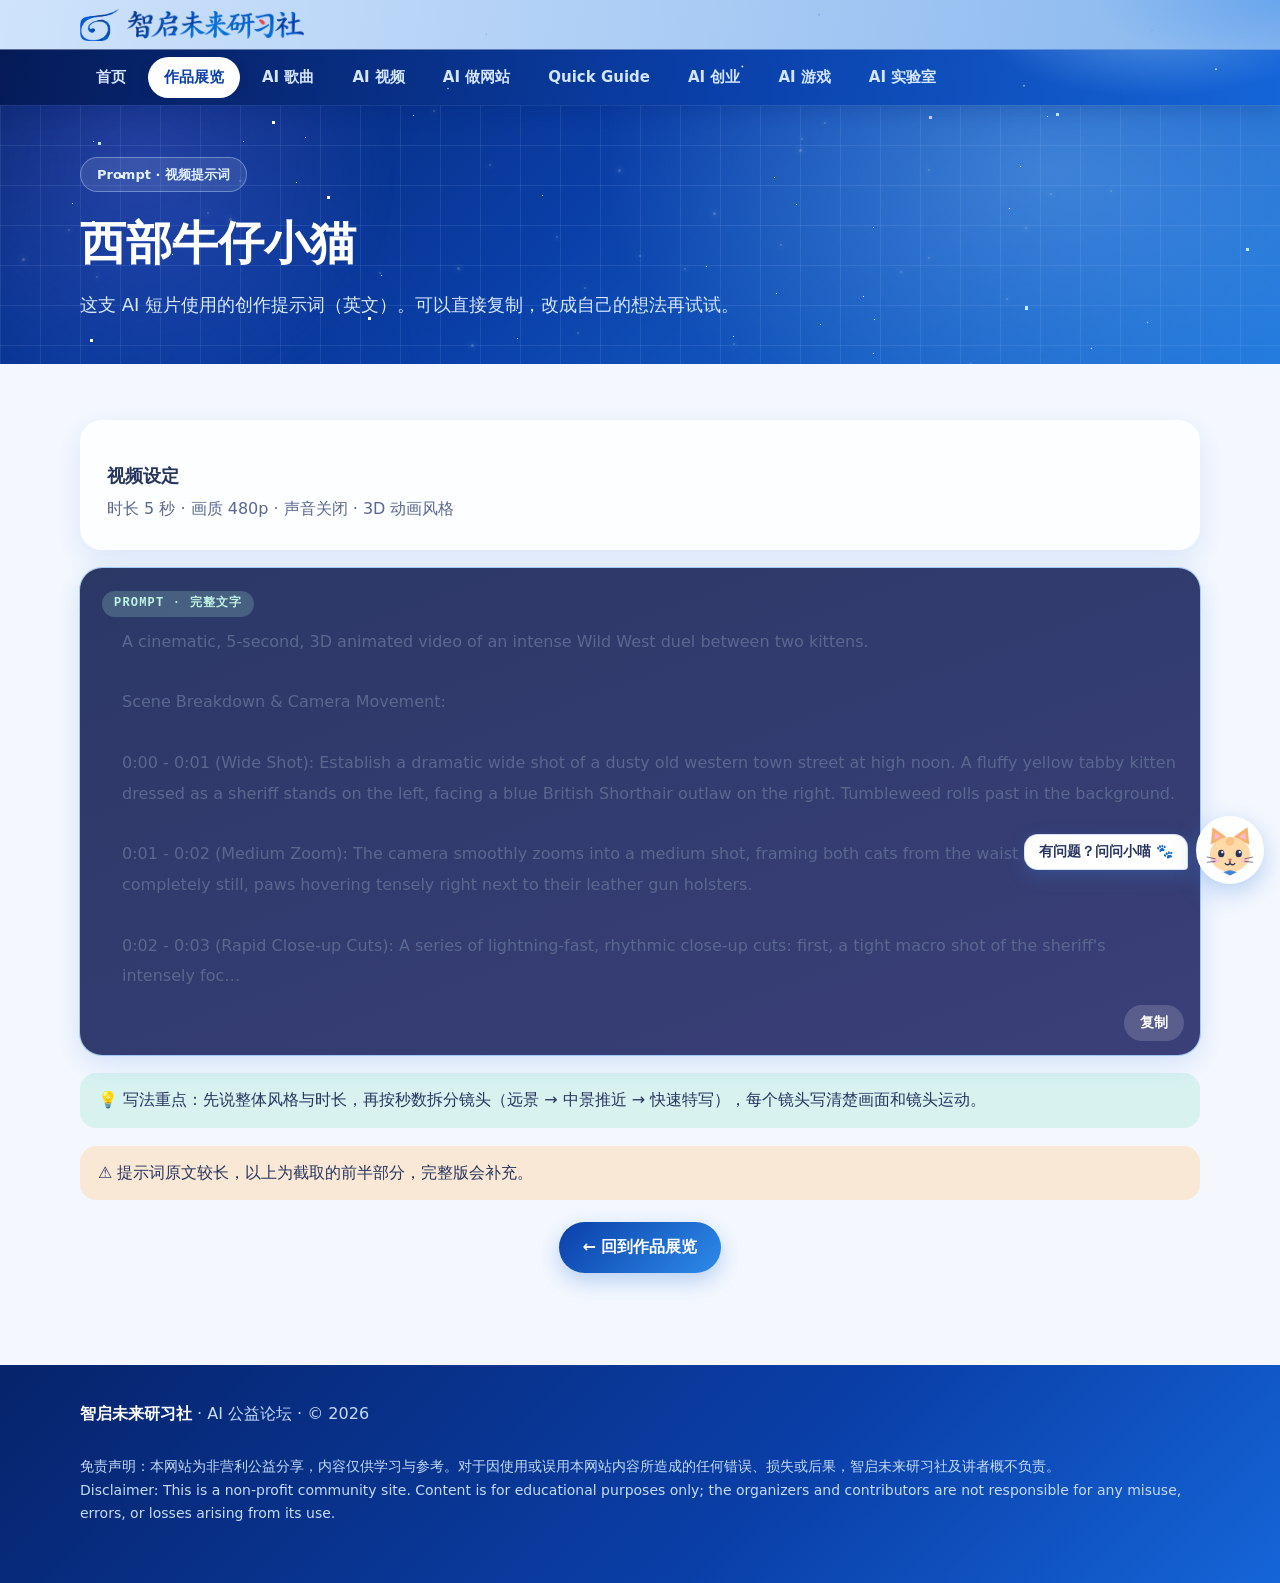
==== commit 05859549: "Add AI helper (小喵) floating chat on all pages: topic answers + in-browser retrieval over site materi" ====
--- a/cat-prompt.html
+++ b/cat-prompt.html
@@ -10,6 +10,7 @@
 <link rel="stylesheet" href="/assets/style.css">
 <script>window.va=window.va||function(){(window.vaq=window.vaq||[]).push(arguments)};</script>
 <script defer src="/_vercel/insights/script.js"></script>
+<link rel="stylesheet" href="/assets/helper.css">
 </head>
 <body>
 <header class="site-header"><div class="topbar"><div class="wrap"><a class="brand" href="/"><img class="brand-mark" src="/media/logo-mark-blue.png" alt="" width="218" height="181"><img class="brand-text" src="/media/logo-text-blue.png" alt="智启未来研习社" width="788" height="124"></a></div></div><div class="navbar"><div class="wrap"><nav aria-label="主导航"><a href="/">首页</a><a href="/gallery" aria-current="page">作品展览</a><a href="/songs">AI 歌曲</a><a href="/videos">AI 视频</a><a href="/website">AI 做网站</a><a href="/guide">Quick Guide</a><a href="/startup">AI 创业</a><a href="/game">AI 游戏</a><a href="/lab">AI 实验室</a></nav></div></div></header>
@@ -42,5 +43,6 @@
 <script src="/data/site.js"></script>
 <script src="/data/works.js"></script>
 <script src="/assets/app.js"></script>
+<script defer src="/assets/helper.js"></script>
 </body>
 </html>
--- a/assets/helper.css
+++ b/assets/helper.css
@@ -0,0 +1,28 @@
+.hp-btn{position:fixed;right:16px;bottom:16px;z-index:60;width:68px;height:68px;border-radius:50%;border:2px solid #fff;background:#fff;box-shadow:0 8px 24px rgba(63,130,217,.35);cursor:pointer;padding:0;display:grid;place-items:center;transition:transform .15s}
+.hp-btn:hover{transform:translateY(-2px) scale(1.04)}
+.hp-btn svg{width:56px;height:56px}
+.hp-tip{position:fixed;right:92px;bottom:30px;z-index:60;background:#fff;color:#27345E;font:700 14px var(--font,system-ui);padding:8px 14px;border-radius:14px 14px 4px 14px;box-shadow:0 6px 18px rgba(63,130,217,.25);border:1px solid rgba(120,160,230,.3);max-width:200px}
+.hp-tip[hidden]{display:none}
+.hp-panel{position:fixed;right:16px;bottom:96px;z-index:61;width:min(380px,calc(100vw - 24px));height:min(560px,calc(100vh - 120px));display:flex;flex-direction:column;background:#F6FAFF;border:1px solid rgba(120,160,230,.35);border-radius:20px;box-shadow:0 18px 50px rgba(63,90,170,.30);overflow:hidden;font-family:var(--font,system-ui);color:#27345E}
+.hp-panel[hidden]{display:none}
+.hp-head{display:flex;align-items:center;gap:10px;padding:10px 14px;background:linear-gradient(135deg,#3F82D9,#7F6FE0);color:#fff}
+.hp-head .av{width:38px;height:38px;border-radius:50%;background:#fff;display:grid;place-items:center;flex:none}
+.hp-head .av svg{width:32px;height:32px}
+.hp-head b{font-size:16px;display:block;line-height:1.2}
+.hp-head small{opacity:.85;font-size:12px}
+.hp-x{margin-left:auto;background:rgba(255,255,255,.2);border:0;color:#fff;width:30px;height:30px;border-radius:50%;font-size:18px;cursor:pointer;line-height:1}
+.hp-log{flex:1;overflow-y:auto;padding:14px;display:flex;flex-direction:column;gap:10px}
+.hp-m{max-width:88%;padding:10px 13px;border-radius:16px;font-size:15px;line-height:1.55;white-space:pre-wrap;word-break:break-word}
+.hp-m.bot{background:#fff;border:1px solid rgba(120,160,230,.28);border-bottom-left-radius:4px;align-self:flex-start}
+.hp-m.me{background:#3F82D9;color:#fff;border-bottom-right-radius:4px;align-self:flex-end}
+.hp-m a{color:#3F82D9;font-weight:700;text-decoration:underline}
+.hp-links{display:flex;flex-wrap:wrap;gap:6px;margin-top:8px}
+.hp-links a{background:#EAF2FF;border:1px solid rgba(120,160,230,.35);padding:4px 10px;border-radius:999px;text-decoration:none;font-size:13px}
+.hp-src{margin-top:8px;padding:8px 10px;background:#F3F8FF;border-radius:10px;font-size:13px;color:#5A678F;border-left:3px solid #8CC8FF}
+.hp-chips{display:flex;flex-wrap:wrap;gap:6px;padding:0 14px 8px}
+.hp-chips button{font:600 13px var(--font,system-ui);background:#fff;border:1px solid rgba(120,160,230,.4);color:#27345E;border-radius:999px;padding:6px 11px;cursor:pointer}
+.hp-chips button:hover{background:#EAF2FF}
+.hp-form{display:flex;gap:8px;padding:10px 12px;border-top:1px solid rgba(120,160,230,.28);background:#fff}
+.hp-form input{flex:1;min-width:0;font:16px var(--font,system-ui);padding:10px 12px;border:1px solid rgba(120,160,230,.4);border-radius:12px;color:#27345E;background:#fff}
+.hp-form button{border:0;border-radius:12px;padding:0 16px;font:700 15px var(--font,system-ui);color:#fff;background:linear-gradient(135deg,#3F82D9,#7F6FE0);cursor:pointer}
+@media (max-width:480px){.hp-panel{right:12px;bottom:92px;height:calc(100vh - 110px)}.hp-tip{display:none}}
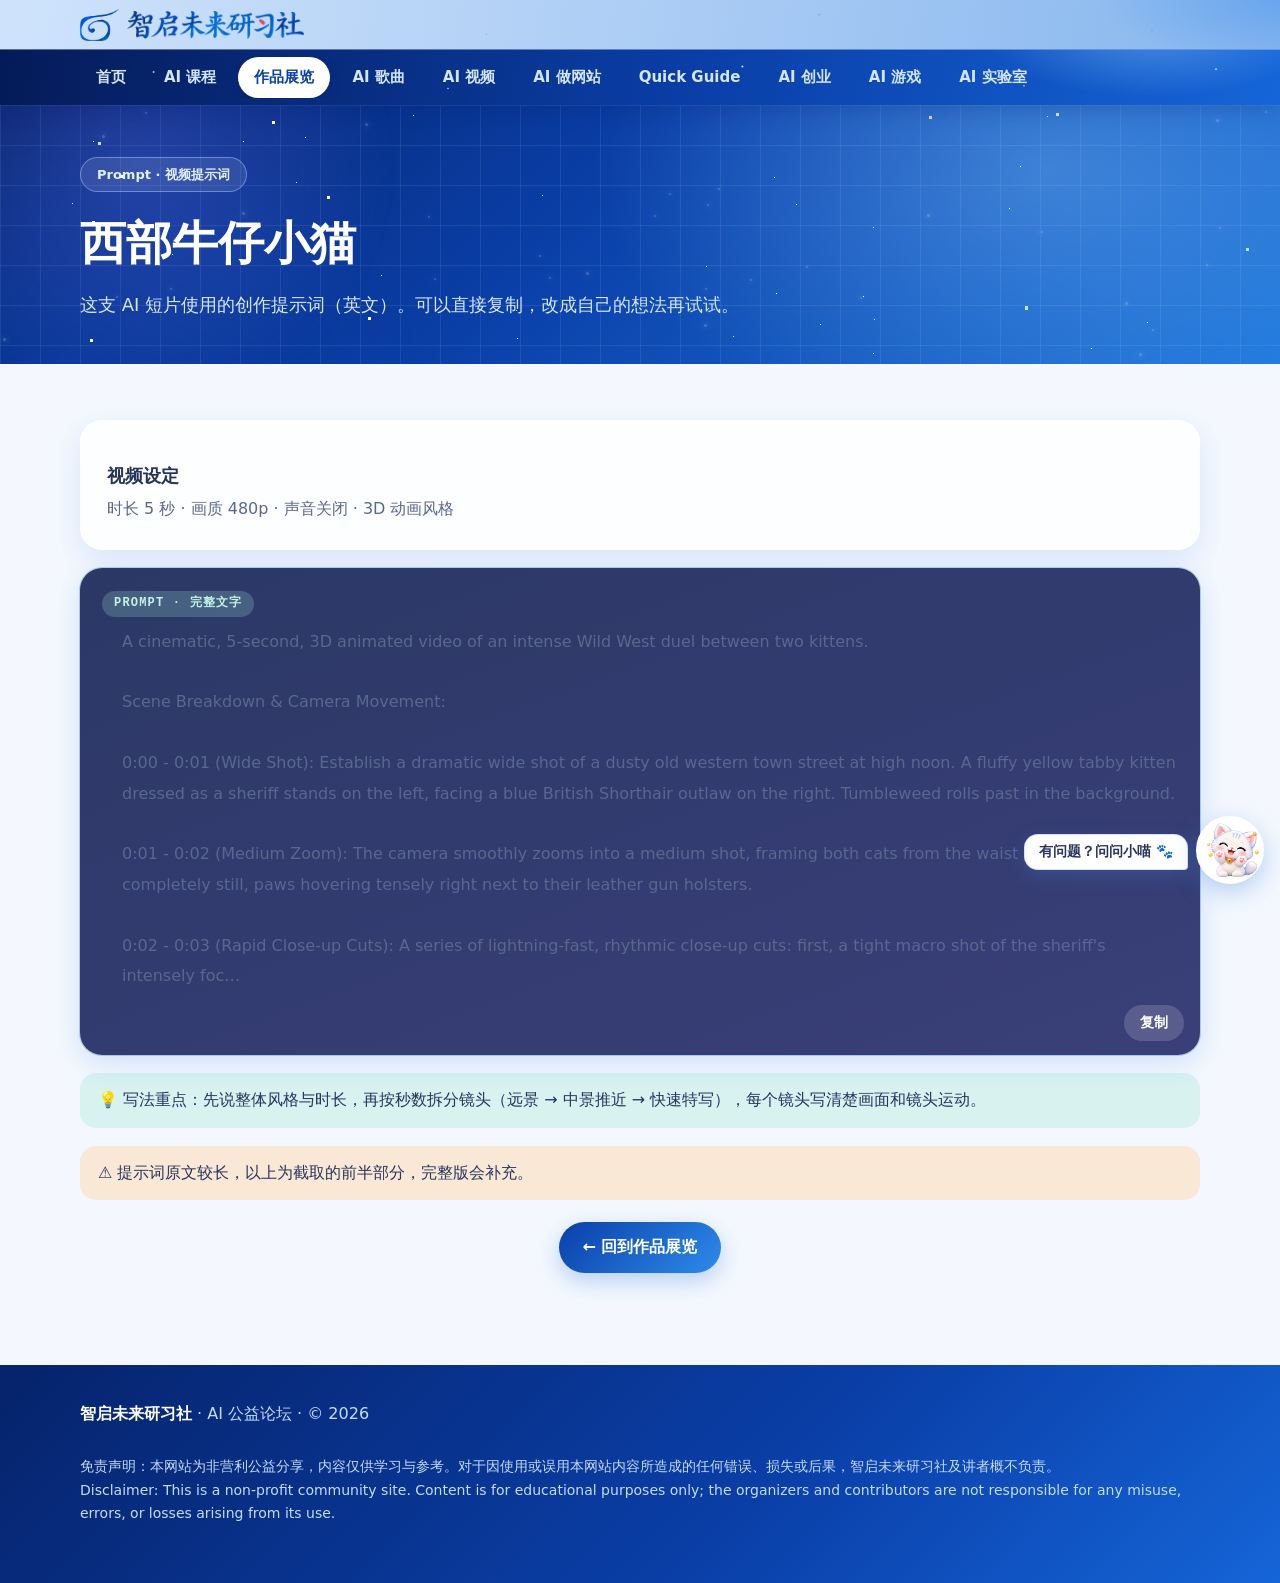
==== commit fd6c8eae: "Add AI 课程 tab: three courses (AI basics, AI coding, AI robotics), course cards on the home page Co-A" ====
--- a/cat-prompt.html
+++ b/cat-prompt.html
@@ -13,7 +13,7 @@
 <link rel="stylesheet" href="/assets/helper.css">
 </head>
 <body>
-<header class="site-header"><div class="topbar"><div class="wrap"><a class="brand" href="/"><img class="brand-mark" src="/media/logo-mark-blue.png" alt="" width="218" height="181"><img class="brand-text" src="/media/logo-text-blue.png" alt="智启未来研习社" width="788" height="124"></a></div></div><div class="navbar"><div class="wrap"><nav aria-label="主导航"><a href="/">首页</a><a href="/gallery" aria-current="page">作品展览</a><a href="/songs">AI 歌曲</a><a href="/videos">AI 视频</a><a href="/website">AI 做网站</a><a href="/guide">Quick Guide</a><a href="/startup">AI 创业</a><a href="/game">AI 游戏</a><a href="/lab">AI 实验室</a></nav></div></div></header>
+<header class="site-header"><div class="topbar"><div class="wrap"><a class="brand" href="/"><img class="brand-mark" src="/media/logo-mark-blue.png" alt="" width="218" height="181"><img class="brand-text" src="/media/logo-text-blue.png" alt="智启未来研习社" width="788" height="124"></a></div></div><div class="navbar"><div class="wrap"><nav aria-label="主导航"><a href="/">首页</a><a href="/courses">AI 课程</a><a href="/gallery" aria-current="page">作品展览</a><a href="/songs">AI 歌曲</a><a href="/videos">AI 视频</a><a href="/website">AI 做网站</a><a href="/guide">Quick Guide</a><a href="/startup">AI 创业</a><a href="/game">AI 游戏</a><a href="/lab">AI 实验室</a></nav></div></div></header>
 
 <main>
 <div class="page-head"><div class="wrap">
--- a/assets/helper.css
+++ b/assets/helper.css
@@ -1,13 +1,13 @@
 .hp-btn{position:fixed;right:16px;bottom:16px;z-index:60;width:68px;height:68px;border-radius:50%;border:2px solid #fff;background:#fff;box-shadow:0 8px 24px rgba(63,130,217,.35);cursor:pointer;padding:0;display:grid;place-items:center;transition:transform .15s}
 .hp-btn:hover{transform:translateY(-2px) scale(1.04)}
-.hp-btn svg{width:56px;height:56px}
+.hp-btn img{width:58px;height:58px;object-fit:contain}
 .hp-tip{position:fixed;right:92px;bottom:30px;z-index:60;background:#fff;color:#27345E;font:700 14px var(--font,system-ui);padding:8px 14px;border-radius:14px 14px 4px 14px;box-shadow:0 6px 18px rgba(63,130,217,.25);border:1px solid rgba(120,160,230,.3);max-width:200px}
 .hp-tip[hidden]{display:none}
 .hp-panel{position:fixed;right:16px;bottom:96px;z-index:61;width:min(380px,calc(100vw - 24px));height:min(560px,calc(100vh - 120px));display:flex;flex-direction:column;background:#F6FAFF;border:1px solid rgba(120,160,230,.35);border-radius:20px;box-shadow:0 18px 50px rgba(63,90,170,.30);overflow:hidden;font-family:var(--font,system-ui);color:#27345E}
 .hp-panel[hidden]{display:none}
 .hp-head{display:flex;align-items:center;gap:10px;padding:10px 14px;background:linear-gradient(135deg,#3F82D9,#7F6FE0);color:#fff}
-.hp-head .av{width:38px;height:38px;border-radius:50%;background:#fff;display:grid;place-items:center;flex:none}
-.hp-head .av svg{width:32px;height:32px}
+.hp-head .av{width:42px;height:42px;border-radius:50%;background:#fff;display:grid;place-items:center;flex:none}
+.hp-head .av img{width:34px;height:34px;object-fit:contain}
 .hp-head b{font-size:16px;display:block;line-height:1.2}
 .hp-head small{opacity:.85;font-size:12px}
 .hp-x{margin-left:auto;background:rgba(255,255,255,.2);border:0;color:#fff;width:30px;height:30px;border-radius:50%;font-size:18px;cursor:pointer;line-height:1}
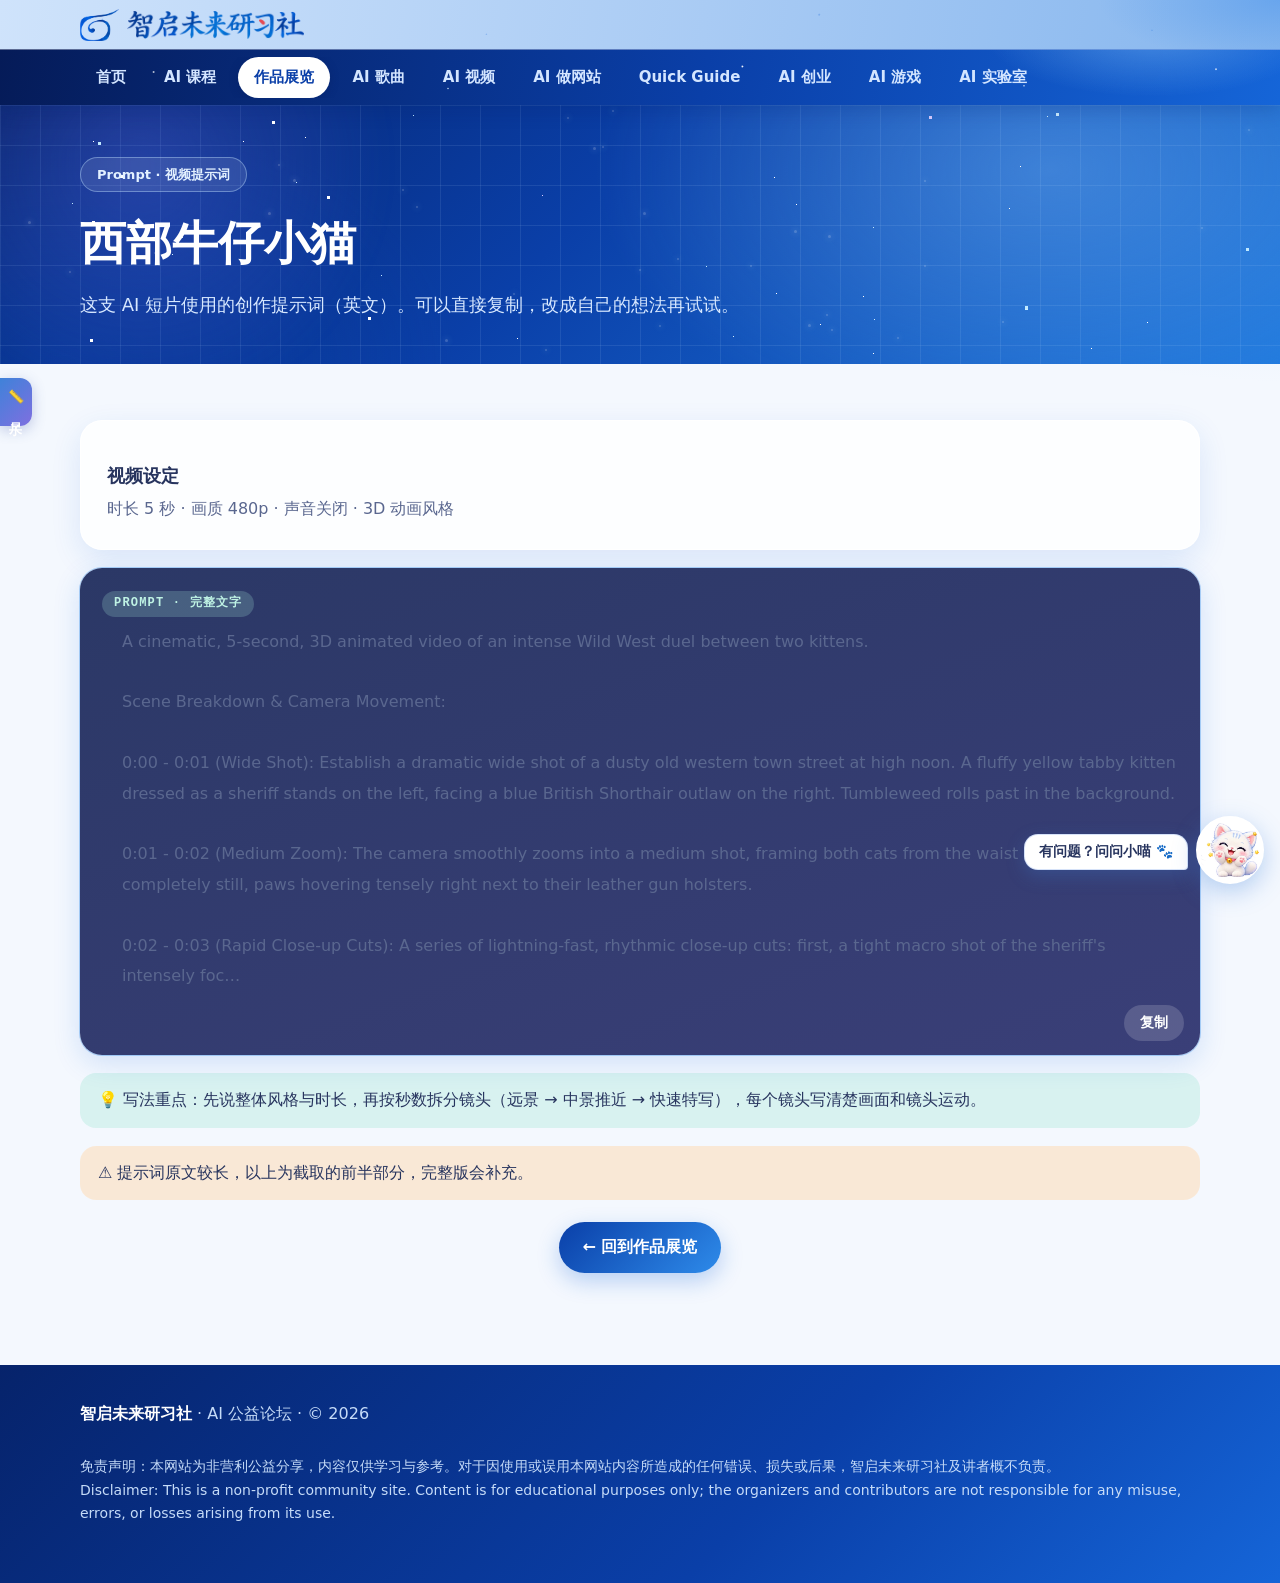
==== commit 3a8f82ff: "Add real-size 0-4 cm ruler tab (calibrated with a bank card), draggable, rotatable, hideable Co-Auth" ====
--- a/cat-prompt.html
+++ b/cat-prompt.html
@@ -44,5 +44,6 @@
 <script src="/data/works.js"></script>
 <script src="/assets/app.js"></script>
 <script defer src="/assets/helper.js"></script>
+<script defer src="/assets/ruler.js"></script>
 </body>
 </html>
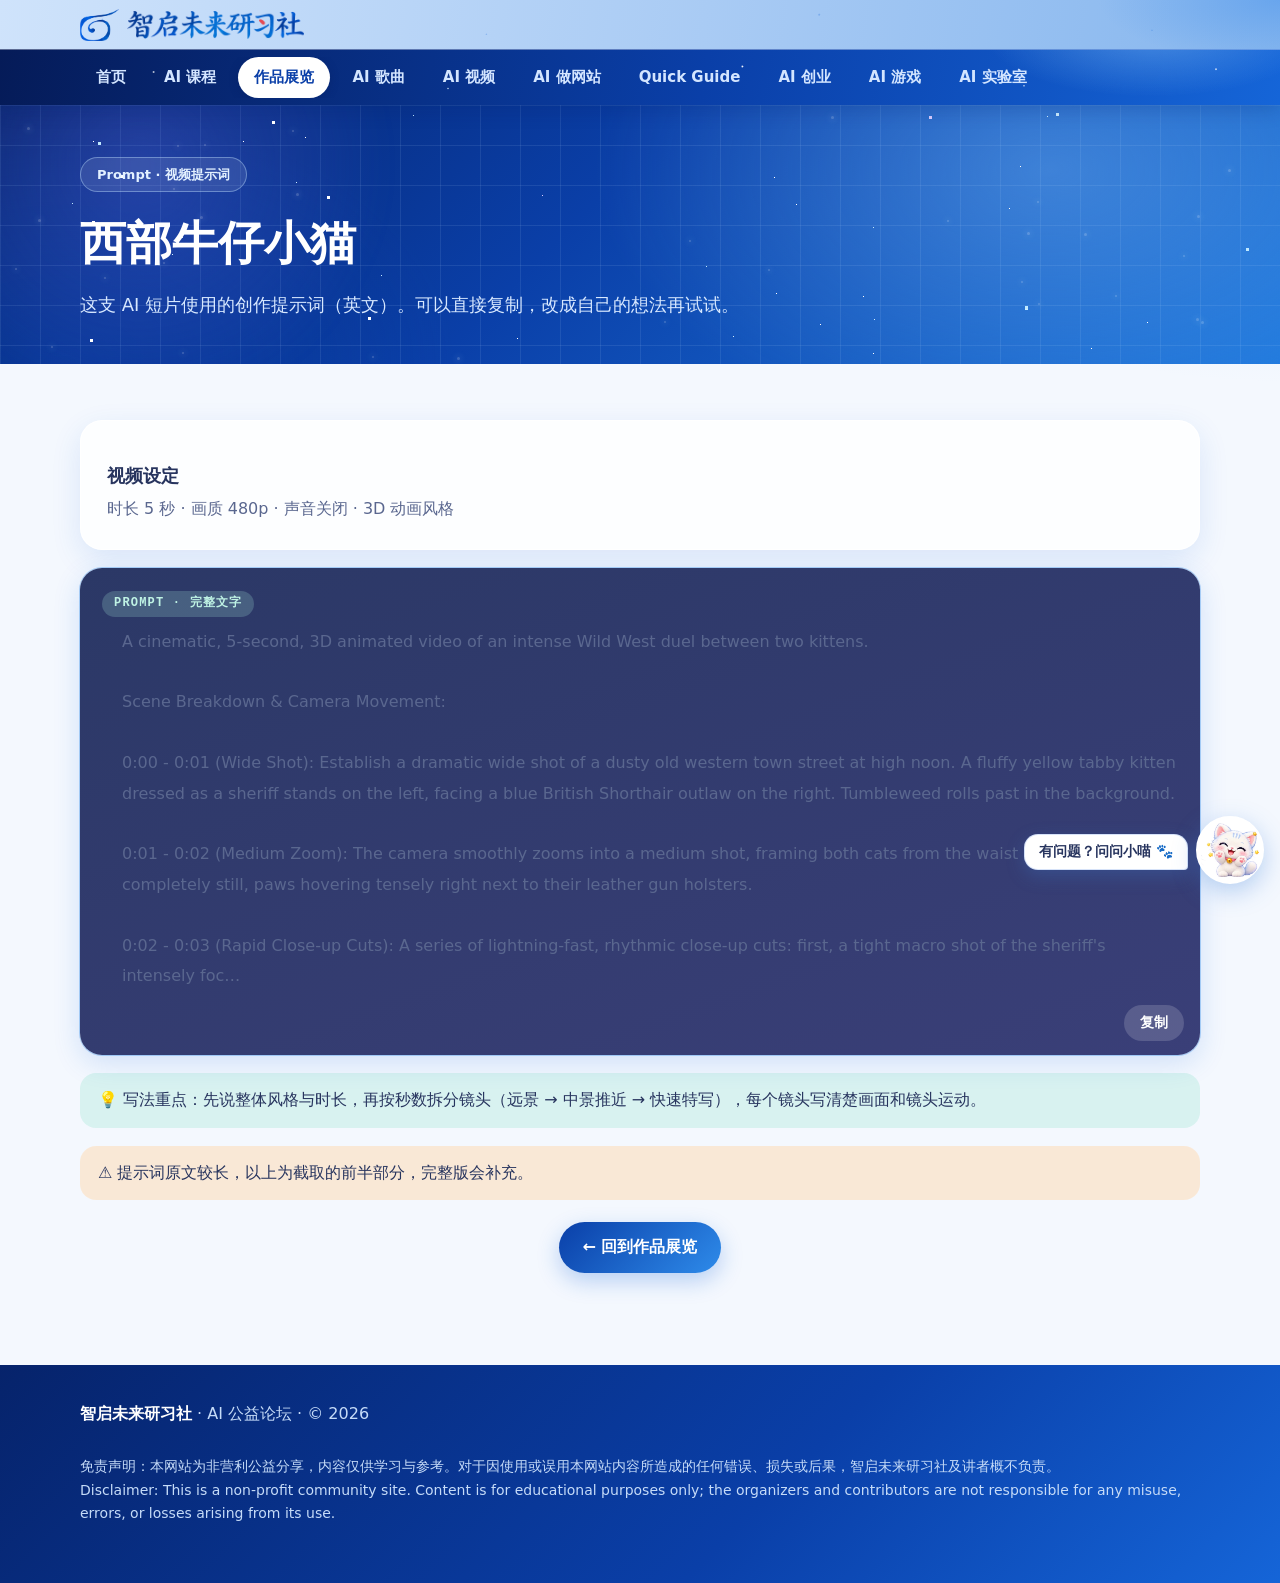
==== commit 61d7490e: "Ruler tab only on the AI 游戏 page Co-Authored-By: Claude Sonnet 5.5 <noreply@anthropic.com> Claude-Se" ====
--- a/cat-prompt.html
+++ b/cat-prompt.html
@@ -44,6 +44,5 @@
 <script src="/data/works.js"></script>
 <script src="/assets/app.js"></script>
 <script defer src="/assets/helper.js"></script>
-<script defer src="/assets/ruler.js"></script>
 </body>
 </html>
